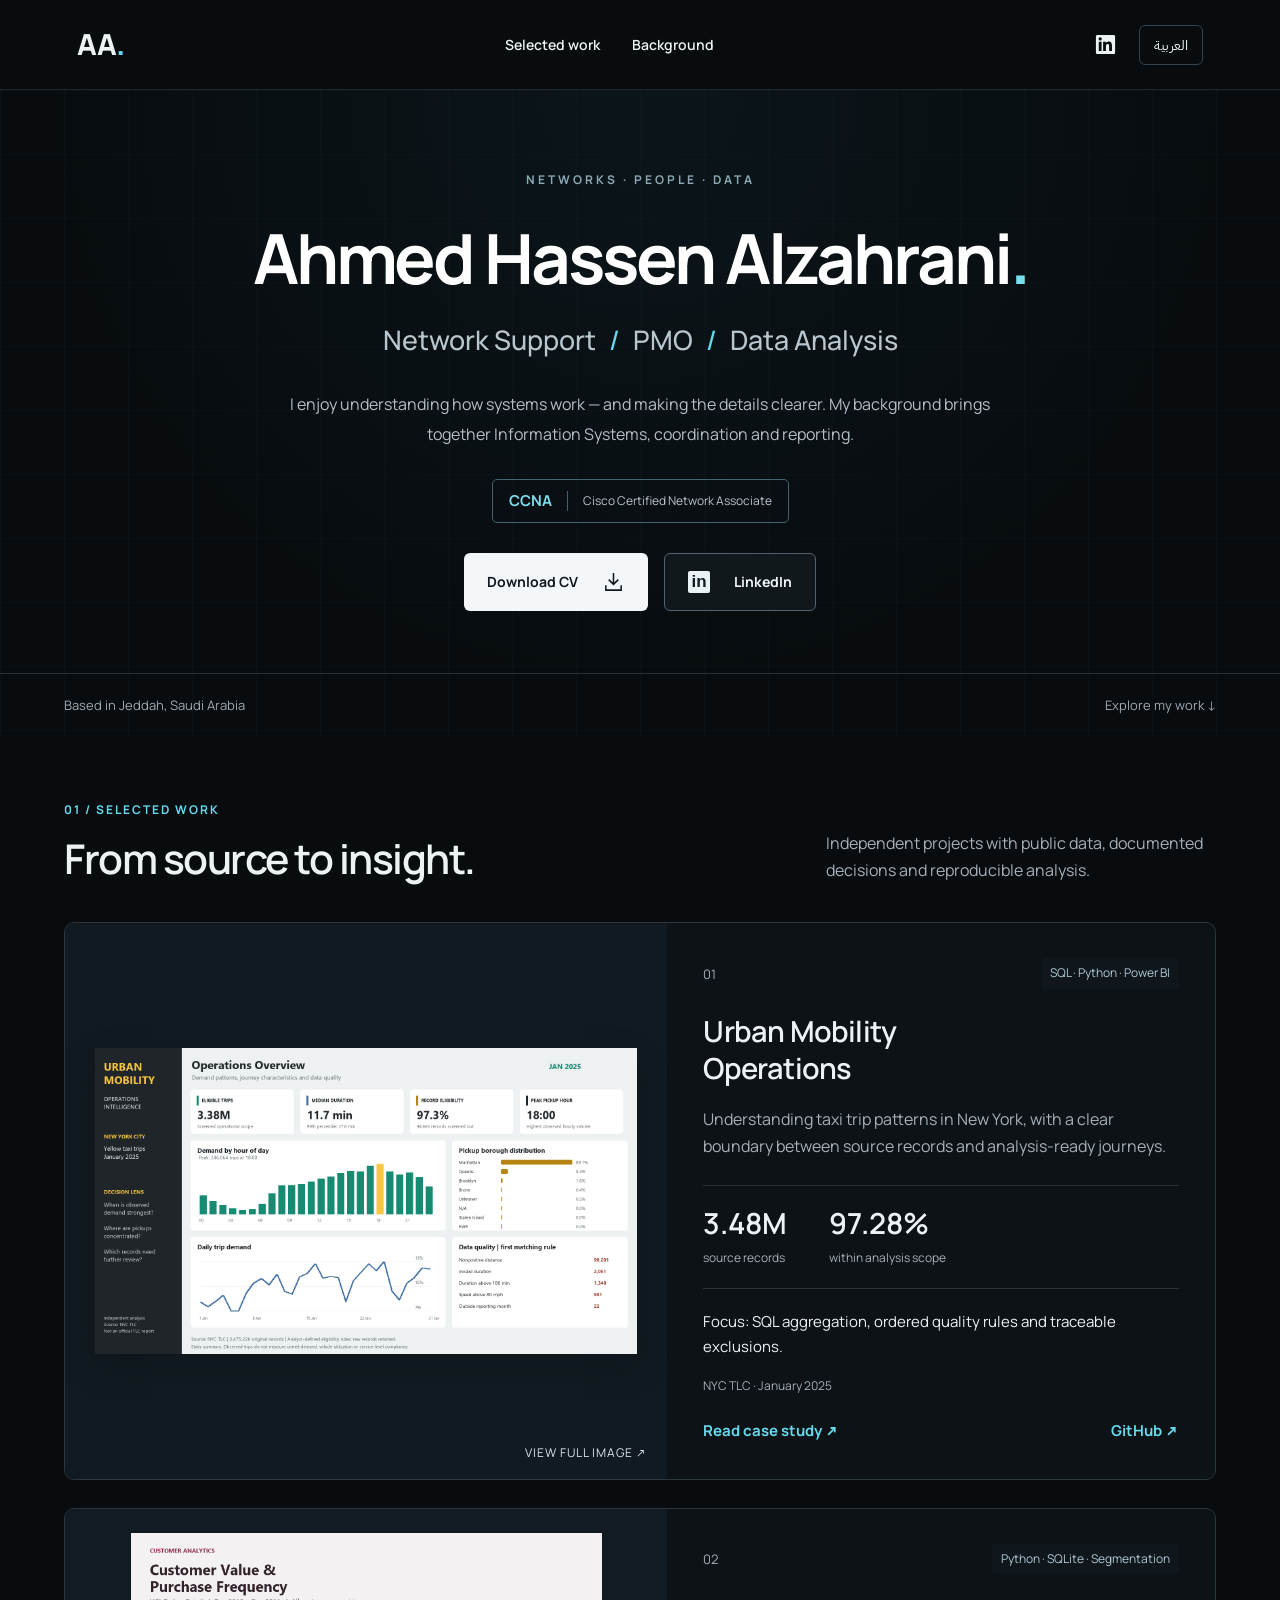
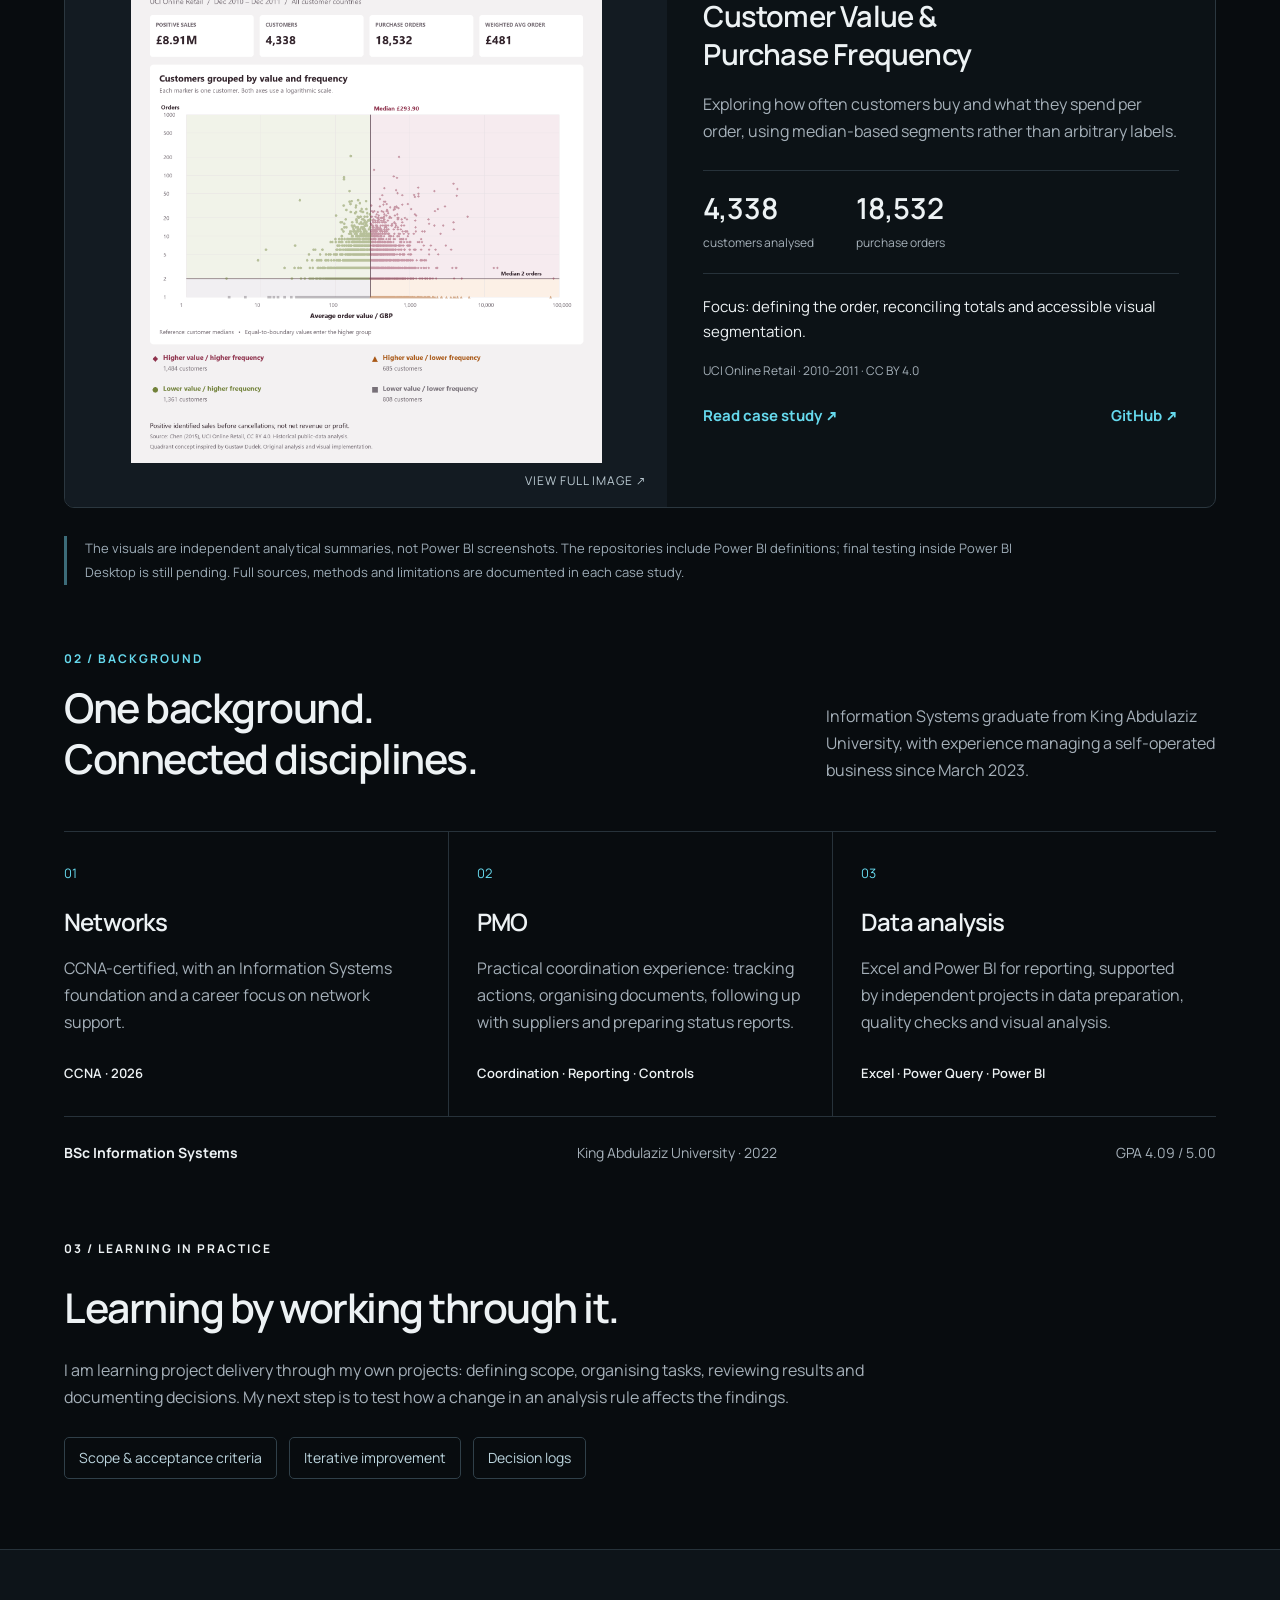
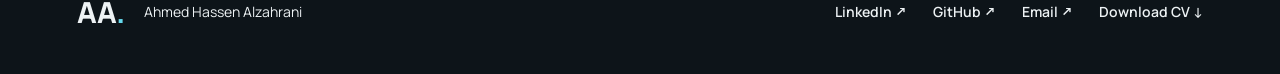
==== index.html @ 91685d41 "Publish Network Studio bilingual website" ====
<!doctype html>
<html lang="en" dir="ltr">
<head>
<meta charset="UTF-8"><meta name="viewport" content="width=device-width, initial-scale=1">
<title>Ahmed Alzahrani | Networks, PMO & Data</title>
<meta name="description" content="Ahmed Alzahrani — Network Support, PMO and Data Analysis. Explore selected projects, methods and professional background.">
<meta name="theme-color" content="#080c0f">
<link rel="canonical" href="https://azsaadi99-cyan.github.io/">
<link rel="icon" href="data:image/svg+xml,%3Csvg xmlns='http://www.w3.org/2000/svg' viewBox='0 0 40 40'%3E%3Crect width='40' height='40' rx='10' fill='%23101d32'/%3E%3Ctext x='20' y='28' text-anchor='middle' font-family='Arial' font-size='24' font-weight='bold' fill='%239dc0ff'%3EA%3C/text%3E%3C/svg%3E">
<link rel="stylesheet" href="style.css"><link rel="stylesheet" href="network.css"><script src="app.js" defer></script>
</head>
<body>
<a class="skip" href="#main" data-en="Skip to content" data-ar="انتقل للمحتوى">Skip to content</a>
<header class="header"><a class="brand" href="#" aria-label="Ahmed Alzahrani home">AA<span>.</span></a><nav aria-label="Main navigation"><a href="#work" data-en="Selected work" data-ar="أعمال مختارة">Selected work</a><a href="#about" data-en="Background" data-ar="نبذة مهنية">Background</a></nav><div class="header-actions"><a class="social" href="https://www.linkedin.com/in/ahmed-alzahrani-5218a2245/" target="_blank" rel="noopener noreferrer" aria-label="LinkedIn"><svg viewBox="0 0 24 24" aria-hidden="true"><path d="M20.45 2H3.55C2.69 2 2 2.68 2 3.52v16.96c0 .84.69 1.52 1.55 1.52h16.9c.86 0 1.55-.68 1.55-1.52V3.52c0-.84-.69-1.52-1.55-1.52zM7.93 18.75H4.98V9.2h2.95v9.55zM6.45 7.9a1.71 1.71 0 1 1 0-3.42 1.71 1.71 0 0 1 0 3.42zm12.3 10.85H15.8V14.1c0-1.11-.02-2.53-1.54-2.53-1.55 0-1.79 1.21-1.79 2.45v4.73H9.52V9.2h2.83v1.3h.04c.39-.75 1.36-1.54 2.79-1.54 2.98 0 3.57 1.96 3.57 4.51v5.28z"/></svg></a><button id="language" class="language" type="button" lang="ar" aria-label="Switch to Arabic">العربية</button></div></header>
<main id="main">
<section class="hero">
<div class="hero-inner">
<p class="eyebrow" data-en="NETWORKS · PEOPLE · DATA" data-ar="الشبكات · الناس · البيانات">NETWORKS · PEOPLE · DATA</p>
<h1 data-en="Ahmed Hassen Alzahrani<span>.</span>" data-ar="أحمد حسن الزهراني<span>.</span>">Ahmed Hassen Alzahrani<span>.</span></h1>
<p class="headline" data-en="Network Support <span>/</span> PMO <span>/</span> Data Analysis" data-ar="دعم الشبكات <span>/</span> PMO <span>/</span> تحليل البيانات">Network Support <span>/</span> PMO <span>/</span> Data Analysis</p>
<p class="intro" data-en="I enjoy understanding how systems work — and making the details clearer. My background brings together Information Systems, coordination and reporting." data-ar="أحب أفهم كيف تعمل الأنظمة، وأرتّب التفاصيل عشان تكون أوضح. خلفيتي تجمع بين نظم المعلومات والتنسيق وإعداد التقارير.">I enjoy understanding how systems work — and making the details clearer. My background brings together Information Systems, coordination and reporting.</p>
<p class="certification">CCNA <span data-en="Cisco Certified Network Associate" data-ar="شهادة سيسكو المعتمدة في الشبكات">Cisco Certified Network Associate</span></p>
<div class="hero-actions"><a class="button primary" href="assets/Ahmed_Alzahrani_CV_1.3.pdf" download><span data-en="Download CV" data-ar="تحميل السيرة الذاتية">Download CV</span><svg viewBox="0 0 24 24" aria-hidden="true"><path d="M12 3v12m-5-5 5 5 5-5M4 16v5h16v-5"/></svg></a><a class="button secondary" href="https://www.linkedin.com/in/ahmed-alzahrani-5218a2245/" target="_blank" rel="noopener"><b class="linkedin-icon" aria-hidden="true">in</b>LinkedIn</a></div>
</div><div class="hero-foot"><span data-en="Based in Jeddah, Saudi Arabia" data-ar="جدة، المملكة العربية السعودية">Based in Jeddah, Saudi Arabia</span><a href="#work" data-en="Explore my work ↓" data-ar="استعرض أعمالي ↓">Explore my work ↓</a></div></section>
<section class="work section" id="work"><div class="section-heading"><div><p class="eyebrow" data-en="01 / SELECTED WORK" data-ar="01 / أعمال مختارة">01 / SELECTED WORK</p><h2 data-en="From source to insight." data-ar="من المصدر إلى النتيجة.">From source to insight.</h2></div><p data-en="Independent projects with public data, documented decisions and reproducible analysis." data-ar="مشاريع مستقلة ببيانات عامة، وقرارات موثّقة، وتحليلات قابلة لإعادة التنفيذ.">Independent projects with public data, documented decisions and reproducible analysis.</p></div>
<article class="project mobility"><a class="project-image" href="assets/mobility.png" target="_blank" rel="noopener" aria-label="Open Urban Mobility analytical overview"><img src="assets/mobility.png" width="1600" height="900" alt="Urban Mobility Operations analytical overview: journey durations, demand and data quality" fetchpriority="high"><span class="image-label" data-en="VIEW FULL IMAGE ↗" data-ar="عرض الصورة كاملة ↗">VIEW FULL IMAGE ↗</span></a><div class="project-content"><div class="project-top"><span class="project-index">01</span><span class="tag">SQL · Python · Power BI</span></div><h3>Urban Mobility<br>Operations</h3><p class="project-description" data-en="Understanding taxi trip patterns in New York, with a clear boundary between source records and analysis-ready journeys." data-ar="تحليل أنماط رحلات التاكسي في نيويورك، مع فصل واضح بين السجلات الأصلية والرحلات المناسبة للتحليل.">Understanding taxi trip patterns in New York, with a clear boundary between source records and analysis-ready journeys.</p><div class="metrics"><div><strong>3.48M</strong><span data-en="source records" data-ar="سجل في المصدر">source records</span></div><div><strong>97.28%</strong><span data-en="within analysis scope" data-ar="ضمن نطاق التحليل">within analysis scope</span></div></div><p class="project-method" data-en="Focus: SQL aggregation, ordered quality rules and traceable exclusions." data-ar="محور العمل: التجميع باستخدام SQL، وقواعد جودة مرتّبة، وتوثيق أسباب الاستبعاد.">Focus: SQL aggregation, ordered quality rules and traceable exclusions.</p><p class="source" data-en="NYC TLC · January 2025" data-ar="NYC TLC · يناير 2025">NYC TLC · January 2025</p><div class="project-links"><a href="https://github.com/azsaadi99-Cyan/urban-mobility-operations/blob/main/docs/project-report.md" target="_blank" rel="noopener" data-en="Read case study ↗" data-ar="قراءة التقرير ↗">Read case study ↗</a><a href="https://github.com/azsaadi99-Cyan/urban-mobility-operations" target="_blank" rel="noopener">GitHub ↗</a></div></div></article>
<article class="project customer"><a class="project-image" href="assets/customers.png" target="_blank" rel="noopener" aria-label="Open customer value and purchase frequency analysis"><img src="assets/customers.png" width="1600" height="1800" alt="Customer value and purchase frequency quadrant analysis using four colours and shapes" loading="lazy"><span class="image-label" data-en="VIEW FULL IMAGE ↗" data-ar="عرض الصورة كاملة ↗">VIEW FULL IMAGE ↗</span></a><div class="project-content"><div class="project-top"><span class="project-index">02</span><span class="tag">Python · SQLite · Segmentation</span></div><h3>Customer Value &amp;<br>Purchase Frequency</h3><p class="project-description" data-en="Exploring how often customers buy and what they spend per order, using median-based segments rather than arbitrary labels." data-ar="دراسة تكرار شراء العملاء ومتوسط قيمة طلباتهم، باستخدام تقسيم مبني على الوسيط وحدود واضحة للمجموعات.">Exploring how often customers buy and what they spend per order, using median-based segments rather than arbitrary labels.</p><div class="metrics"><div><strong>4,338</strong><span data-en="customers analysed" data-ar="عميلًا في التحليل">customers analysed</span></div><div><strong>18,532</strong><span data-en="purchase orders" data-ar="طلب شراء">purchase orders</span></div></div><p class="project-method" data-en="Focus: defining the order, reconciling totals and accessible visual segmentation." data-ar="محور العمل: تعريف الطلب، ومطابقة الإجماليات، وتمييز مجموعات العملاء بالألوان والأشكال.">Focus: defining the order, reconciling totals and accessible visual segmentation.</p><p class="source" data-en="UCI Online Retail · 2010–2011 · CC BY 4.0" data-ar="UCI Online Retail · 2010–2011 · CC BY 4.0">UCI Online Retail · 2010–2011 · CC BY 4.0</p><div class="project-links"><a href="https://github.com/azsaadi99-Cyan/customer-value-segmentation/blob/main/docs/project-report.md" target="_blank" rel="noopener" data-en="Read case study ↗" data-ar="قراءة التقرير ↗">Read case study ↗</a><a href="https://github.com/azsaadi99-Cyan/customer-value-segmentation" target="_blank" rel="noopener">GitHub ↗</a></div></div></article>
<p class="work-note" data-en="The visuals are independent analytical summaries, not Power BI screenshots. The repositories include Power BI definitions; final testing inside Power BI Desktop is still pending. Full sources, methods and limitations are documented in each case study." data-ar="الصور ملخصات تحليلية مستقلة وليست لقطات من Power BI. تتضمن المستودعات ملفات تعريف التقارير، وما زال اختبارها النهائي داخل Power BI Desktop معلقًا. المصادر والمنهجية وحدود التحليل موثّقة في كل تقرير.">The visuals are independent analytical summaries, not Power BI screenshots. The repositories include Power BI definitions; final testing inside Power BI Desktop is still pending. Full sources, methods and limitations are documented in each case study.</p></section>
<section class="about section" id="about"><div class="section-heading"><div><p class="eyebrow" data-en="02 / BACKGROUND" data-ar="02 / نبذة مهنية">02 / BACKGROUND</p><h2 data-en="One background.<br>Connected disciplines." data-ar="خلفية واحدة.<br>مجالات متكاملة.">One background.<br>Connected disciplines.</h2></div><p data-en="Information Systems graduate from King Abdulaziz University, with experience managing a self-operated business since March 2023." data-ar="خريج نظم معلومات من جامعة الملك عبدالعزيز، ولدي خبرة في إدارة نشاط مستقل منذ مارس 2023.">Information Systems graduate from King Abdulaziz University, with experience managing a self-operated business since March 2023.</p></div><div class="disciplines"><article><span class="discipline-number">01</span><h3 data-en="Networks" data-ar="الشبكات">Networks</h3><p data-en="CCNA-certified, with an Information Systems foundation and a career focus on network support." data-ar="حاصل على شهادة CCNA، مع أساس أكاديمي في نظم المعلومات وتوجّه مهني في دعم الشبكات.">CCNA-certified, with an Information Systems foundation and a career focus on network support.</p><span class="credential">CCNA · 2026</span></article><article><span class="discipline-number">02</span><h3>PMO</h3><p data-en="Practical coordination experience: tracking actions, organising documents, following up with suppliers and preparing status reports." data-ar="خبرة عملية في التنسيق: متابعة الإجراءات، وتنظيم المستندات، والتواصل مع المورّدين، وإعداد تقارير الحالة.">Practical coordination experience: tracking actions, organising documents, following up with suppliers and preparing status reports.</p><span class="credential" data-en="Coordination · Reporting · Controls" data-ar="تنسيق · تقارير · ضبط الوثائق">Coordination · Reporting · Controls</span></article><article><span class="discipline-number">03</span><h3 data-en="Data analysis" data-ar="تحليل البيانات">Data analysis</h3><p data-en="Excel and Power BI for reporting, supported by independent projects in data preparation, quality checks and visual analysis." data-ar="استخدام Excel وPower BI في التقارير، مع مشاريع مستقلة في تجهيز البيانات وفحص جودتها وتحليلها بصريًا.">Excel and Power BI for reporting, supported by independent projects in data preparation, quality checks and visual analysis.</p><span class="credential">Excel · Power Query · Power BI</span></article></div><div class="education"><span data-en="BSc Information Systems" data-ar="بكالوريوس نظم معلومات">BSc Information Systems</span><span data-en="King Abdulaziz University · 2022" data-ar="جامعة الملك عبدالعزيز · 2022">King Abdulaziz University · 2022</span><span>GPA 4.09 / 5.00</span></div></section>
<section class="learning section" id="learning"><p class="eyebrow" data-en="03 / LEARNING IN PRACTICE" data-ar="03 / تعلّم وتطبيق">03 / LEARNING IN PRACTICE</p><h2 data-en="Learning by working through it." data-ar="أتعلّم من خلال التطبيق.">Learning by working through it.</h2><p data-en="I am learning project delivery through my own projects: defining scope, organising tasks, reviewing results and documenting decisions. My next step is to test how a change in an analysis rule affects the findings." data-ar="أتعلّم إدارة العمل من خلال مشاريعي: تحديد النطاق، وتنظيم المهام، ومراجعة النتائج، وتوثيق القرارات. خطوتي القادمة هي اختبار أثر تغيير إحدى قواعد التحليل على النتائج.">I am learning project delivery through my own projects: defining scope, organising tasks, reviewing results and documenting decisions. My next step is to test how a change in an analysis rule affects the findings.</p><div class="learning-tags"><span data-en="Scope & acceptance criteria" data-ar="النطاق ومعايير القبول">Scope & acceptance criteria</span><span data-en="Iterative improvement" data-ar="التحسين على دفعات">Iterative improvement</span><span data-en="Decision logs" data-ar="توثيق القرارات">Decision logs</span></div></section></main><footer class="footer"><div><span class="brand">AA<span>.</span></span><p data-en="Ahmed Hassen Alzahrani" data-ar="أحمد حسن الزهراني">Ahmed Hassen Alzahrani</p></div><div class="footer-links"><a href="https://www.linkedin.com/in/ahmed-alzahrani-5218a2245/" target="_blank" rel="noopener">LinkedIn ↗</a><a href="https://github.com/azsaadi99-Cyan" target="_blank" rel="noopener">GitHub ↗</a><a href="mailto:azsaadi99@gmail.com" data-en="Email ↗" data-ar="البريد الإلكتروني ↗">Email ↗</a><a href="assets/Ahmed_Alzahrani_CV_1.3.pdf" download data-en="Download CV ↓" data-ar="تحميل السيرة ↓">Download CV ↓</a></div></footer>
</body></html>
---- style.css ----
@import url('https://fonts.googleapis.com/css2?family=IBM+Plex+Sans+Arabic:wght@400;500;600;700&family=Manrope:wght@400;500;600;700;800&display=swap');
:root{--navy:#101d32;--ink:#18263a;--muted:#556276;--line:#dce2ea;--blue:#2355d6;--light:#f3f6fa;--accent:#a9c8ff}*{box-sizing:border-box}html{scroll-behavior:smooth;scroll-padding-top:90px}body{margin:0;color:var(--ink);background:#fff;font-family:Manrope,'IBM Plex Sans Arabic',Arial,sans-serif;font-size:16px;line-height:1.7}a{color:inherit;text-decoration:none}button{font:inherit}a,button{-webkit-tap-highlight-color:transparent}a:focus-visible,button:focus-visible{outline:3px solid #4478ff;outline-offset:6px}svg{width:23px;height:23px}.header{max-width:1440px;margin:auto;min-height:90px;padding:20px 6%;display:flex;align-items:center;justify-content:space-between;gap:24px}.brand{font-size:29px;font-weight:800;letter-spacing:-2px;line-height:1}.brand span{color:var(--blue)}nav,.header-actions{display:flex;align-items:center;gap:32px}nav a{font-size:14px;font-weight:600}nav a:hover,.footer a:hover{color:var(--blue)}.header-actions{gap:22px}.social{display:flex}.social svg{fill:currentColor}.language{background:transparent;border:1px solid var(--line);border-radius:6px;min-height:40px;padding:5px 14px;cursor:pointer;font-size:14px}.skip{position:fixed;top:-100px;background:#fff;padding:8px;z-index:10}.skip:focus{top:0}.hero{background:var(--navy);color:#fff;margin:0 24px;border-radius:12px;overflow:hidden}.hero-inner{max-width:1280px;margin:auto;padding:52px 5% 42px}.eyebrow{font-size:12px;letter-spacing:2px;font-weight:700;margin:0 0 22px}.hero .eyebrow{color:var(--accent)}h1{font-size:clamp(48px,6.5vw,92px);line-height:1.08;letter-spacing:-4px;margin:0 0 40px;font-weight:700}h1 span{color:var(--accent)}.hero-bottom{display:flex;justify-content:space-between;align-items:flex-end;gap:45px}.headline{font-size:clamp(17px,2vw,24px);font-weight:500;margin:0 0 16px}.headline span{color:#6883a8;margin:0 8px}.intro{max-width:650px;color:#b9c6d8;margin:0;font-size:16px;line-height:1.85}.button{display:inline-flex;justify-content:center;align-items:center;gap:24px;white-space:nowrap;border-radius:6px;padding:16px 23px;font-size:14px;font-weight:700}.primary{background:var(--accent);color:var(--navy)}.primary:hover{background:#c4d9ff}.button svg{fill:none;stroke:currentColor;stroke-width:1.6}.hero-foot{border-top:1px solid #324056;padding:18px 6%;display:flex;justify-content:space-between;font-size:13px;color:#c3cede}.section{max-width:1280px;padding:78px 5% 0;margin:auto}.section-heading{display:flex;justify-content:space-between;align-items:flex-end;gap:60px;margin-bottom:38px}.section-heading .eyebrow{color:var(--blue);margin-bottom:13px}h2{font-size:clamp(29px,3.2vw,44px);line-height:1.25;font-weight:600;letter-spacing:-1.5px;margin:0}.section-heading>p{max-width:390px;color:var(--muted);margin:0;font-size:15px}.project{display:grid;grid-template-columns:1.1fr 1fr;border:1px solid var(--line);border-radius:10px;overflow:hidden;margin-bottom:28px}.project-image{position:relative;display:flex;align-items:center;justify-content:center;padding:30px;background:#1b2630;min-width:0}.project-image img{width:100%;height:auto;display:block;box-shadow:0 12px 35px #0002;transition:transform .25s}.project-image:hover img{transform:scale(1.015)}.image-label{position:absolute;bottom:15px;inset-inline-end:20px;font-size:11px;letter-spacing:1px;color:#dbe4ee}.customer .project-image{background:#e9eef7;padding:24px 58px 44px}.customer .image-label{color:#40506b}.customer .project-image img{max-height:530px;object-fit:contain;box-shadow:none}.project-content{padding:35px 36px}.project-top{display:flex;align-items:center;gap:18px;justify-content:space-between;margin-bottom:24px}.project-index{font-size:13px;color:var(--muted)}.tag{font-size:12px;background:var(--light);padding:5px 9px;border-radius:4px}h3{font-size:29px;font-weight:600;line-height:1.3;letter-spacing:-.8px;margin:0 0 18px}.project-description{font-size:15px;color:var(--muted);margin:0 0 24px}.metrics{display:flex;gap:42px;padding:19px 0;border-top:1px solid var(--line);border-bottom:1px solid var(--line);margin-bottom:20px}.metrics strong{display:block;font-size:29px;font-weight:600;line-height:1.3;direction:ltr}.metrics span{display:block;font-size:12px;color:var(--muted);margin-top:6px}.project-method{font-size:14px;margin-bottom:16px}.source{font-size:12px;color:var(--muted)}.project-links{display:flex;justify-content:space-between;gap:14px;margin-top:22px;font-size:14px;font-weight:700;color:var(--blue)}.project-links a:hover{text-decoration:underline}.work-note{font-size:13px;line-height:1.9;color:var(--muted);max-width:950px;margin:20px 0 0;border-inline-start:3px solid #acbddd;padding-inline-start:18px}.about{padding-bottom:75px}.disciplines{display:grid;grid-template-columns:repeat(3,1fr);margin-top:46px;border-top:1px solid var(--line);border-bottom:1px solid var(--line)}.disciplines article{padding:30px 28px 30px 0}.disciplines article+article{border-inline-start:1px solid var(--line);padding-inline-start:28px}.discipline-number{font-size:13px;color:var(--blue);display:block;margin-bottom:22px}.disciplines h3{font-size:24px}.disciplines p{font-size:15px;color:var(--muted);margin-bottom:22px}.credential{font-size:12px;font-weight:600}.education{display:flex;gap:24px;justify-content:space-between;padding-top:24px;font-size:13px;color:var(--muted)}.education span:first-child{font-weight:700;color:var(--ink)}.footer{background:var(--light);padding:36px max(6%,calc((100vw - 1150px)/2));display:flex;align-items:center;justify-content:space-between;gap:30px}.footer>div:first-child{display:flex;align-items:center;gap:20px}.footer p{font-size:13px}.footer-links{display:flex;gap:26px;font-size:13px;font-weight:600}html[dir=rtl] body{font-family:'IBM Plex Sans Arabic',Arial,sans-serif}html[dir=rtl] h1{letter-spacing:0;line-height:1.35}html[dir=rtl] h2,html[dir=rtl] h3{letter-spacing:0}html[dir=rtl] .eyebrow{letter-spacing:0}html[dir=rtl] .disciplines article{padding-inline-end:28px}html[dir=rtl] .brand{font-family:Manrope,Arial,sans-serif;direction:ltr}html[dir=rtl] .tag{direction:ltr}html[dir=rtl] .hero-inner{padding-top:35px}html[dir=rtl] .project-content h3{font-family:Manrope,Arial,sans-serif;direction:ltr;text-align:right;font-size:27px}
@media(min-width:1600px){.hero{max-width:1392px;margin:auto}}@media(max-width:900px){.hero-bottom{align-items:flex-start;flex-direction:column;gap:25px}.hero-inner{padding:40px 6%}.section-heading{gap:30px}.project{grid-template-columns:1fr}.project-image{padding:35px;min-height:270px}.project-image img{max-width:650px}.customer .project-image img{max-height:480px;width:auto;max-width:100%}.disciplines{grid-template-columns:1fr}.disciplines article,.disciplines article+article{padding:25px 0;border-inline-start:0}.disciplines article+article{border-top:1px solid var(--line)}.disciplines p{max-width:650px}.footer{flex-direction:column;align-items:flex-start}.education{flex-wrap:wrap}.section{padding-top:55px}}
@media(max-width:560px){.header{padding:18px 6%;gap:12px;min-height:76px}nav{gap:15px}nav a{font-size:12px}.header-actions{gap:12px}.language{padding:4px 9px;font-size:13px}.brand{font-size:25px}.social svg{width:20px}.hero{margin:0 12px;border-radius:8px}h1{font-size:46px;letter-spacing:-2px;margin-bottom:28px}.headline{font-size:16px}.headline span{margin:0 3px}.hero-foot{gap:20px;font-size:12px}.hero-foot>span{max-width:135px}.section{padding-left:6%;padding-right:6%}.section-heading{flex-direction:column;align-items:flex-start;gap:18px}.project-content{padding:26px 22px}.project-content h3{font-size:27px}.project-image{padding:18px 14px 37px;min-height:190px}.customer .project-image{padding:24px 35px 38px}.metrics{gap:35px}.metrics strong{font-size:26px}.tag{font-size:11px}.footer-links{gap:20px;flex-wrap:wrap}.education{gap:8px;flex-direction:column}html[dir=rtl] h1{font-size:46px}}
@media(prefers-reduced-motion:reduce){html{scroll-behavior:auto}*{transition:none!important}}
---- network.css ----
:root{--navy:#080c0f;--ink:#edf2f4;--muted:#a5b0b9;--line:#27323a;--blue:#66d9ed;--light:#10171c;--accent:#79dfed}body{background:#080c0f;color:var(--ink)}.header{max-width:1440px;border-bottom:1px solid #1e282e}.brand{letter-spacing:-1px}.language{color:var(--ink);border-color:#35424c}nav a{font-size:14px}.hero{margin:0;max-width:none;border-radius:0;background:radial-gradient(ellipse at 50% 0,#12313a44,transparent 65%),linear-gradient(#6bc8da06 1px,transparent 1px),linear-gradient(90deg,#6bc8da06 1px,transparent 1px);background-size:auto,64px 64px,64px 64px}.hero-inner,html[dir=rtl] .hero-inner{padding:80px 6% 62px;text-align:center;max-width:1400px}.hero .eyebrow{color:#8ba8b5;letter-spacing:3px;margin-bottom:28px}h1{font-size:clamp(40px,5.4vw,76px);letter-spacing:-3px;margin-bottom:18px;line-height:1.16}.headline{color:#b8c6ce;font-size:clamp(18px,2.1vw,28px);margin-bottom:28px}.headline span{color:var(--blue)}.intro{margin:0 auto;max-width:740px;color:#b3bfc6}.certification{display:inline-flex;align-items:center;gap:15px;border:1px solid #42636c;border-radius:5px;padding:8px 16px;margin:30px 0;color:var(--accent);font-weight:700;font-size:15px}.certification span{border-inline-start:1px solid #42636c;padding-inline-start:15px;font-size:12px;font-weight:400;color:#b8c6ce}.hero-actions{display:flex;justify-content:center;gap:16px;flex-wrap:wrap}.primary{background:#f3f7f9;color:#101820}.primary:hover{background:#c8f4fa}.secondary{border:1px solid #53636e;background:#10181c;color:#f3f7f9}.linkedin-icon{background:#e9f3f6;color:#111c22;font:bold 17px Arial;padding:1px 3px;border-radius:2px}.hero-foot{max-width:1280px;margin:0 auto;border-color:#253039;color:#9daab3;padding:20px 5%}.section-heading>p,.project-description,.disciplines p{font-size:16px}.section{padding-top:64px}.project{background:#0c1216;border-color:#2b373f}.project-image{background:#101a20}.customer .project-image{background:#131b22}.customer .image-label{color:#bbcad2}.tag{font-size:12px;color:#afc9d4}.project-links{font-size:15px}.project-method{font-size:15px}.work-note{border-color:#3c6c79;color:#9dacb7}.education{font-size:14px}.credential{font-size:13px}.footer{background:#0d1419;border-top:1px solid #26323a}.footer p,.footer-links{font-size:14px}.learning{padding-top:0;padding-bottom:70px}.learning h2{margin-bottom:24px}.learning>p:not(.eyebrow){max-width:850px;color:var(--muted)}.learning-tags{display:flex;flex-wrap:wrap;gap:12px;margin-top:26px}.learning-tags span{border:1px solid #304049;border-radius:5px;padding:8px 14px;font-size:14px;color:#bcd5de}.skip{background:#12262e}.image-label{font-size:12px}html[dir=rtl] .hero .eyebrow{letter-spacing:0}html[dir=rtl] h1{font-size:clamp(40px,5.4vw,76px);line-height:1.4}
@media(max-width:700px){.hero-inner,html[dir=rtl] .hero-inner{padding:55px 6% 40px}.certification{flex-wrap:wrap;justify-content:center}.hero .eyebrow{font-size:12px;letter-spacing:2px}h1{letter-spacing:-1.6px}.project-content{padding:27px 22px}.header{gap:12px}.section{padding-top:46px}.learning{padding-bottom:50px}.hero-foot{font-size:12px;gap:15px}.about{padding-bottom:48px}}
@media(max-width:400px){.header{flex-wrap:wrap}.header nav{order:3;width:100%;justify-content:center;gap:30px}.header-actions{margin-inline-start:auto}.certification span{display:none}.hero-actions .button{padding:13px 18px}.headline{font-size:18px}.metrics{gap:25px}}
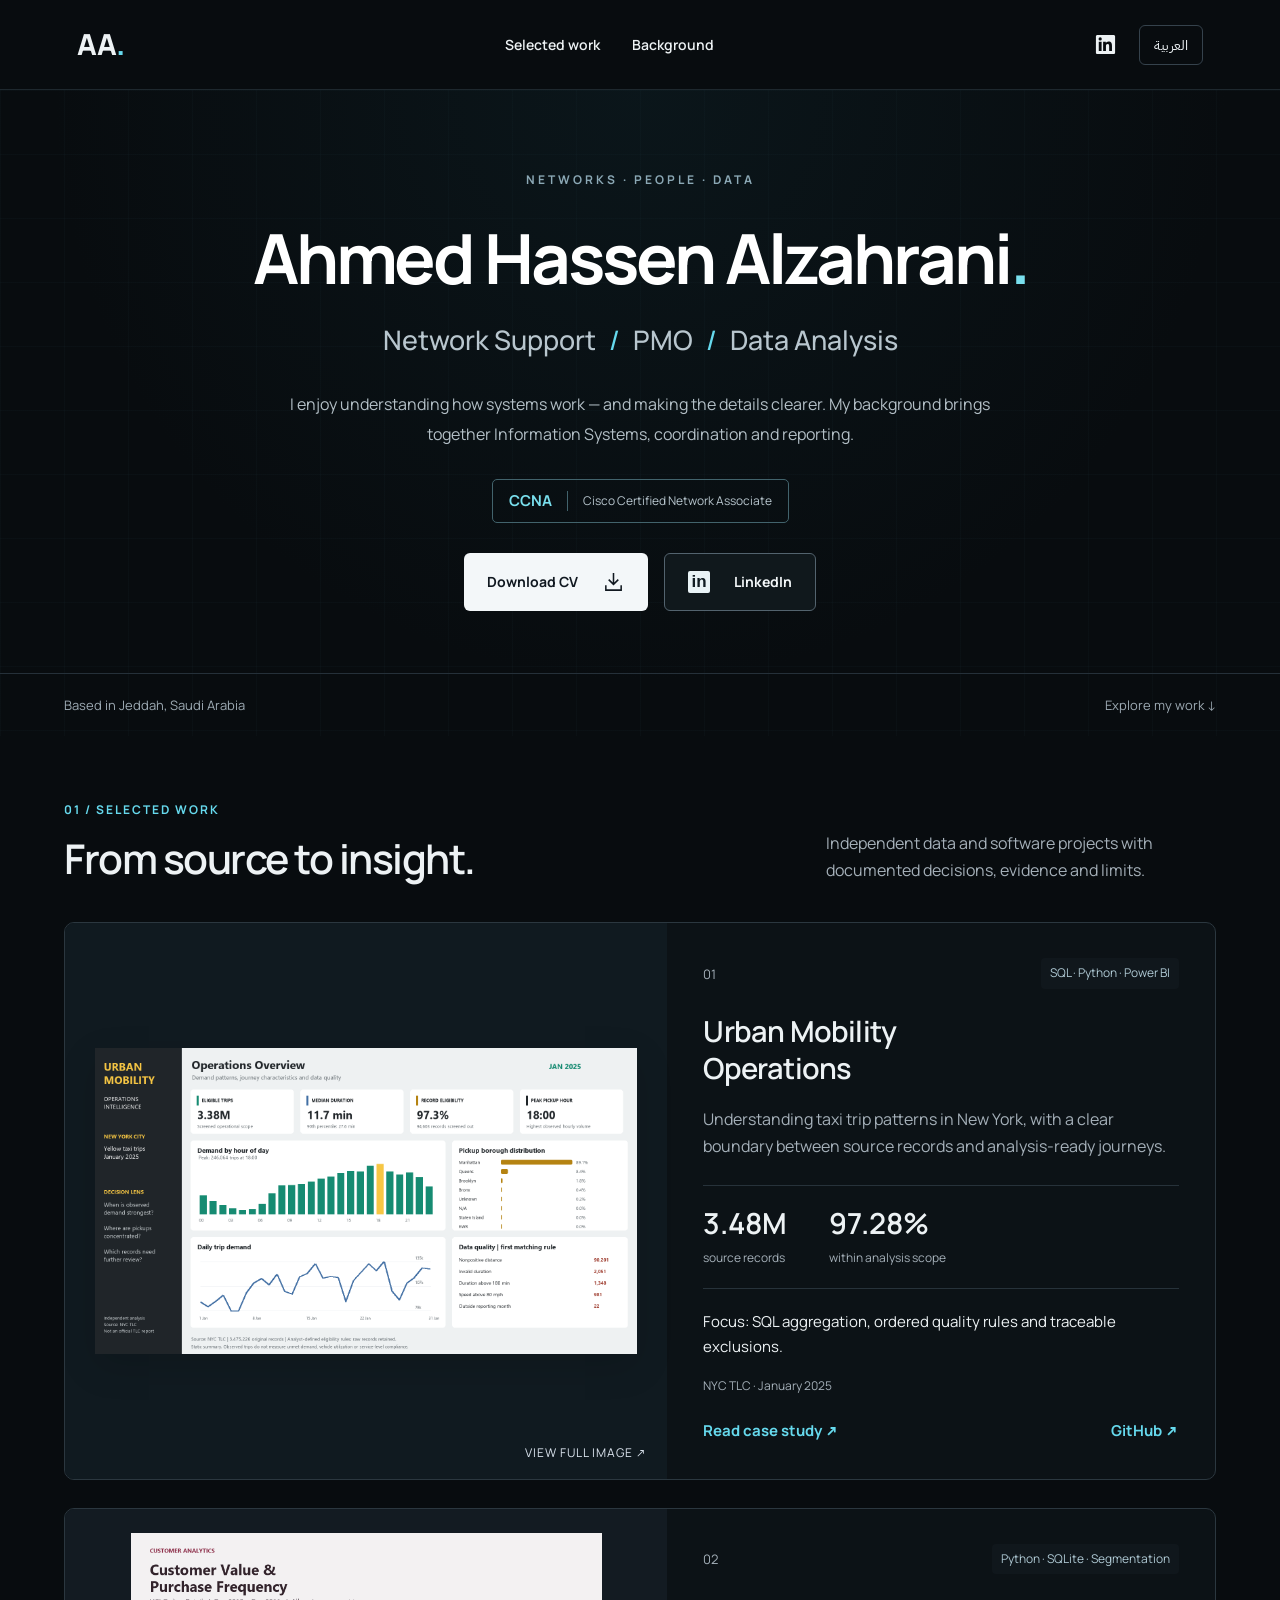
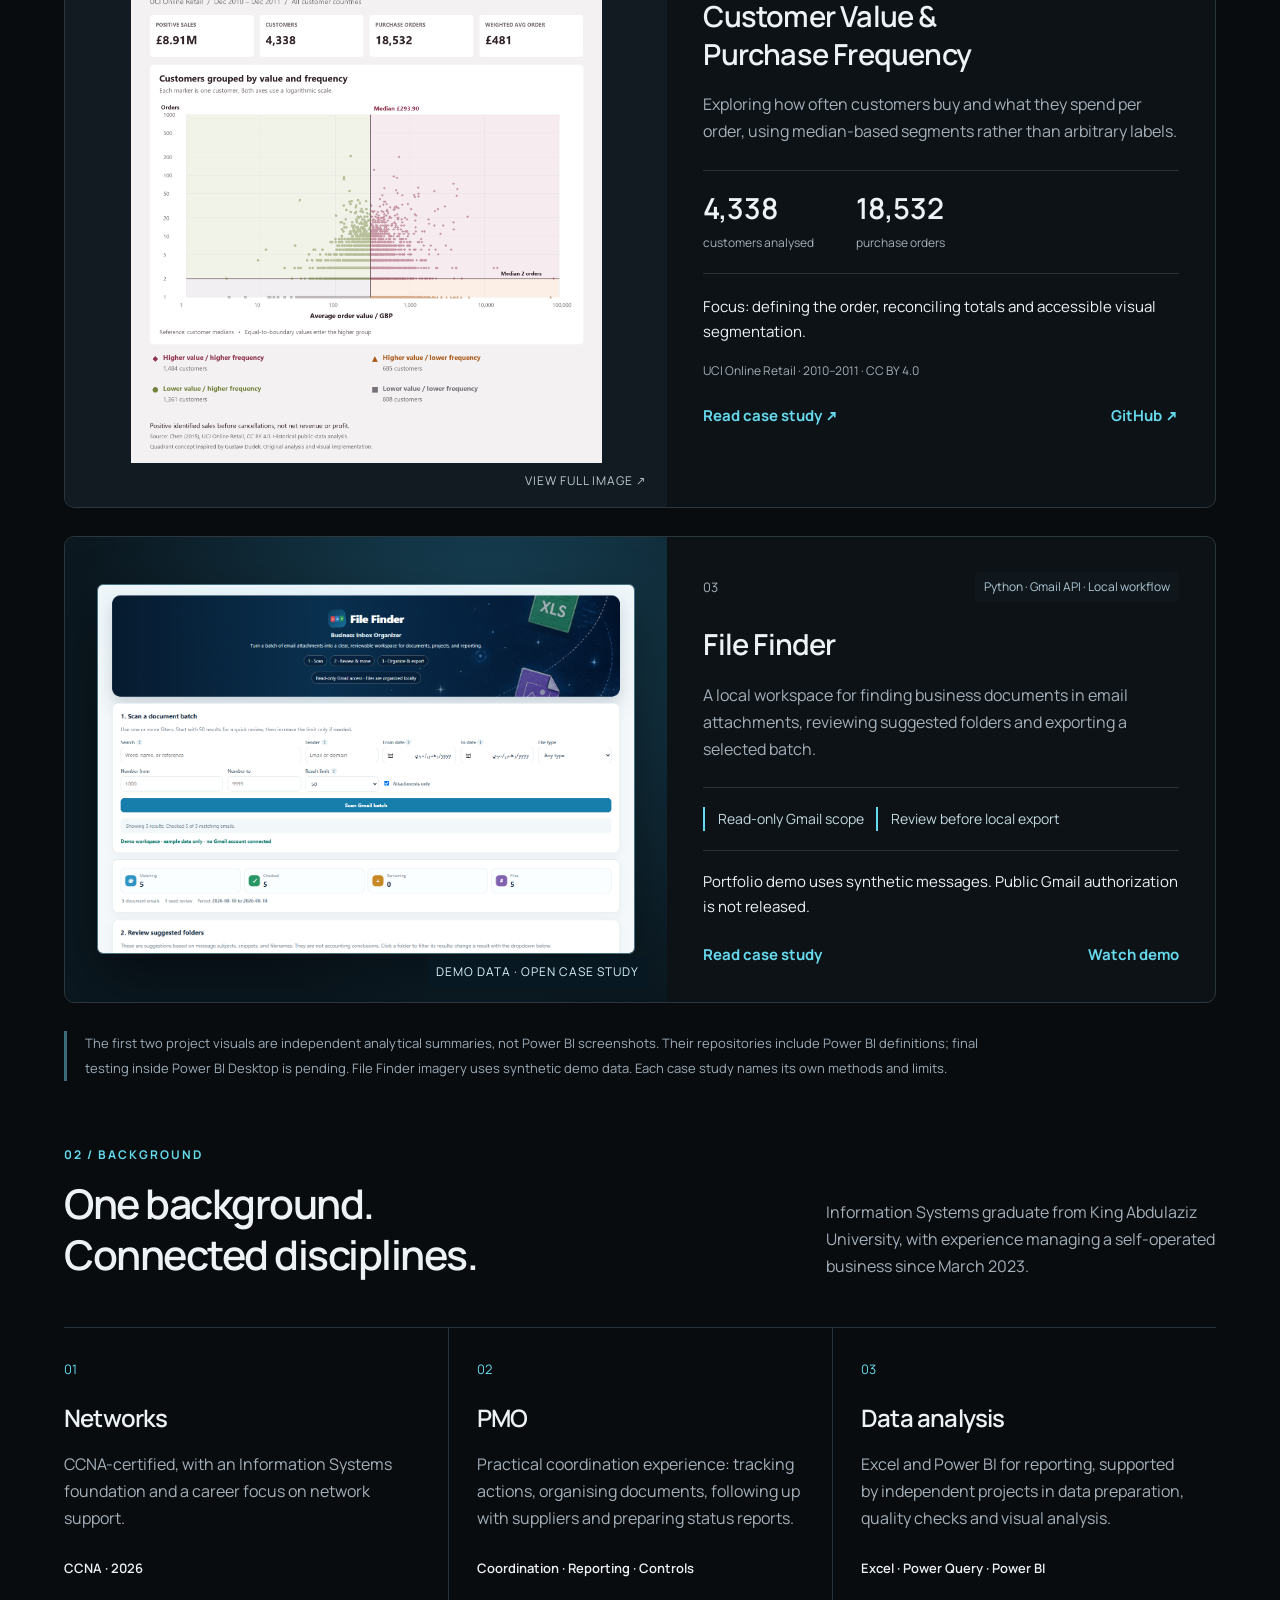
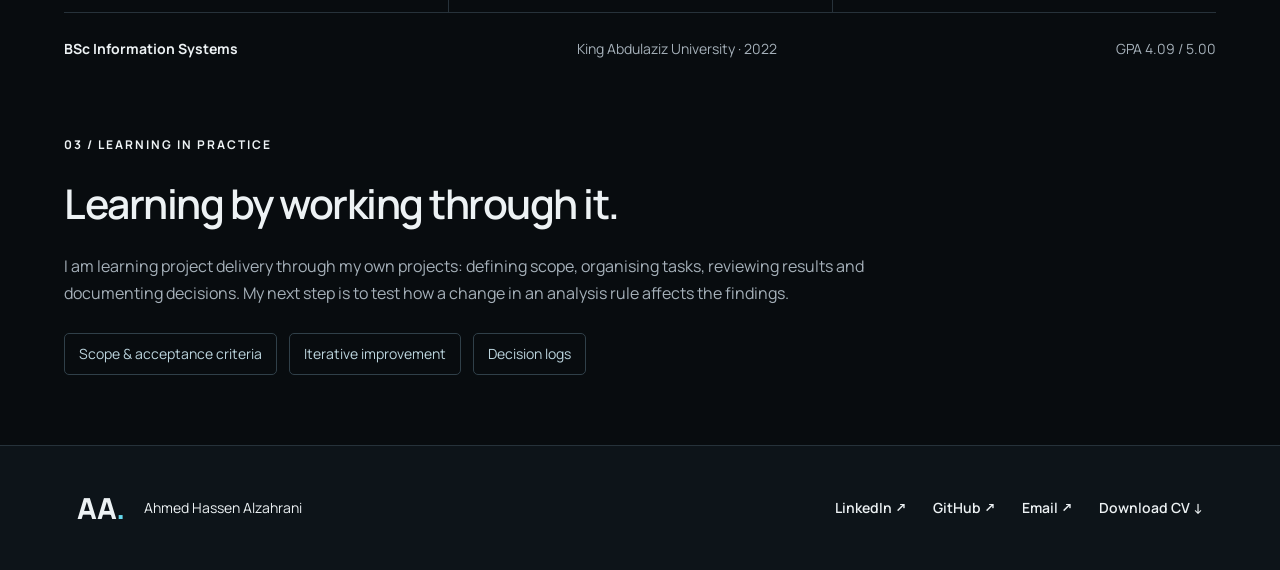
==== commit a72ab2c0: "Add bilingual File Finder case study and short deck" ====
--- a/index.html
+++ b/index.html
@@ -22,10 +22,11 @@
 <p class="certification">CCNA <span data-en="Cisco Certified Network Associate" data-ar="شهادة سيسكو المعتمدة في الشبكات">Cisco Certified Network Associate</span></p>
 <div class="hero-actions"><a class="button primary" href="assets/Ahmed_Alzahrani_CV_1.3.pdf" download><span data-en="Download CV" data-ar="تحميل السيرة الذاتية">Download CV</span><svg viewBox="0 0 24 24" aria-hidden="true"><path d="M12 3v12m-5-5 5 5 5-5M4 16v5h16v-5"/></svg></a><a class="button secondary" href="https://www.linkedin.com/in/ahmed-alzahrani-5218a2245/" target="_blank" rel="noopener"><b class="linkedin-icon" aria-hidden="true">in</b>LinkedIn</a></div>
 </div><div class="hero-foot"><span data-en="Based in Jeddah, Saudi Arabia" data-ar="جدة، المملكة العربية السعودية">Based in Jeddah, Saudi Arabia</span><a href="#work" data-en="Explore my work ↓" data-ar="استعرض أعمالي ↓">Explore my work ↓</a></div></section>
-<section class="work section" id="work"><div class="section-heading"><div><p class="eyebrow" data-en="01 / SELECTED WORK" data-ar="01 / أعمال مختارة">01 / SELECTED WORK</p><h2 data-en="From source to insight." data-ar="من المصدر إلى النتيجة.">From source to insight.</h2></div><p data-en="Independent projects with public data, documented decisions and reproducible analysis." data-ar="مشاريع مستقلة ببيانات عامة، وقرارات موثّقة، وتحليلات قابلة لإعادة التنفيذ.">Independent projects with public data, documented decisions and reproducible analysis.</p></div>
+<section class="work section" id="work"><div class="section-heading"><div><p class="eyebrow" data-en="01 / SELECTED WORK" data-ar="01 / أعمال مختارة">01 / SELECTED WORK</p><h2 data-en="From source to insight." data-ar="من المصدر إلى النتيجة.">From source to insight.</h2></div><p data-en="Independent data and software projects with documented decisions, evidence and limits." data-ar="مشاريع مستقلة في البيانات والبرمجيات، مع توثيق القرارات والأدلة وحدود كل مشروع.">Independent data and software projects with documented decisions, evidence and limits.</p></div>
 <article class="project mobility"><a class="project-image" href="assets/mobility.png" target="_blank" rel="noopener" aria-label="Open Urban Mobility analytical overview"><img src="assets/mobility.png" width="1600" height="900" alt="Urban Mobility Operations analytical overview: journey durations, demand and data quality" fetchpriority="high"><span class="image-label" data-en="VIEW FULL IMAGE ↗" data-ar="عرض الصورة كاملة ↗">VIEW FULL IMAGE ↗</span></a><div class="project-content"><div class="project-top"><span class="project-index">01</span><span class="tag">SQL · Python · Power BI</span></div><h3>Urban Mobility<br>Operations</h3><p class="project-description" data-en="Understanding taxi trip patterns in New York, with a clear boundary between source records and analysis-ready journeys." data-ar="تحليل أنماط رحلات التاكسي في نيويورك، مع فصل واضح بين السجلات الأصلية والرحلات المناسبة للتحليل.">Understanding taxi trip patterns in New York, with a clear boundary between source records and analysis-ready journeys.</p><div class="metrics"><div><strong>3.48M</strong><span data-en="source records" data-ar="سجل في المصدر">source records</span></div><div><strong>97.28%</strong><span data-en="within analysis scope" data-ar="ضمن نطاق التحليل">within analysis scope</span></div></div><p class="project-method" data-en="Focus: SQL aggregation, ordered quality rules and traceable exclusions." data-ar="محور العمل: التجميع باستخدام SQL، وقواعد جودة مرتّبة، وتوثيق أسباب الاستبعاد.">Focus: SQL aggregation, ordered quality rules and traceable exclusions.</p><p class="source" data-en="NYC TLC · January 2025" data-ar="NYC TLC · يناير 2025">NYC TLC · January 2025</p><div class="project-links"><a href="https://github.com/azsaadi99-Cyan/urban-mobility-operations/blob/main/docs/project-report.md" target="_blank" rel="noopener" data-en="Read case study ↗" data-ar="قراءة التقرير ↗">Read case study ↗</a><a href="https://github.com/azsaadi99-Cyan/urban-mobility-operations" target="_blank" rel="noopener">GitHub ↗</a></div></div></article>
 <article class="project customer"><a class="project-image" href="assets/customers.png" target="_blank" rel="noopener" aria-label="Open customer value and purchase frequency analysis"><img src="assets/customers.png" width="1600" height="1800" alt="Customer value and purchase frequency quadrant analysis using four colours and shapes" loading="lazy"><span class="image-label" data-en="VIEW FULL IMAGE ↗" data-ar="عرض الصورة كاملة ↗">VIEW FULL IMAGE ↗</span></a><div class="project-content"><div class="project-top"><span class="project-index">02</span><span class="tag">Python · SQLite · Segmentation</span></div><h3>Customer Value &amp;<br>Purchase Frequency</h3><p class="project-description" data-en="Exploring how often customers buy and what they spend per order, using median-based segments rather than arbitrary labels." data-ar="دراسة تكرار شراء العملاء ومتوسط قيمة طلباتهم، باستخدام تقسيم مبني على الوسيط وحدود واضحة للمجموعات.">Exploring how often customers buy and what they spend per order, using median-based segments rather than arbitrary labels.</p><div class="metrics"><div><strong>4,338</strong><span data-en="customers analysed" data-ar="عميلًا في التحليل">customers analysed</span></div><div><strong>18,532</strong><span data-en="purchase orders" data-ar="طلب شراء">purchase orders</span></div></div><p class="project-method" data-en="Focus: defining the order, reconciling totals and accessible visual segmentation." data-ar="محور العمل: تعريف الطلب، ومطابقة الإجماليات، وتمييز مجموعات العملاء بالألوان والأشكال.">Focus: defining the order, reconciling totals and accessible visual segmentation.</p><p class="source" data-en="UCI Online Retail · 2010–2011 · CC BY 4.0" data-ar="UCI Online Retail · 2010–2011 · CC BY 4.0">UCI Online Retail · 2010–2011 · CC BY 4.0</p><div class="project-links"><a href="https://github.com/azsaadi99-Cyan/customer-value-segmentation/blob/main/docs/project-report.md" target="_blank" rel="noopener" data-en="Read case study ↗" data-ar="قراءة التقرير ↗">Read case study ↗</a><a href="https://github.com/azsaadi99-Cyan/customer-value-segmentation" target="_blank" rel="noopener">GitHub ↗</a></div></div></article>
-<p class="work-note" data-en="The visuals are independent analytical summaries, not Power BI screenshots. The repositories include Power BI definitions; final testing inside Power BI Desktop is still pending. Full sources, methods and limitations are documented in each case study." data-ar="الصور ملخصات تحليلية مستقلة وليست لقطات من Power BI. تتضمن المستودعات ملفات تعريف التقارير، وما زال اختبارها النهائي داخل Power BI Desktop معلقًا. المصادر والمنهجية وحدود التحليل موثّقة في كل تقرير.">The visuals are independent analytical summaries, not Power BI screenshots. The repositories include Power BI definitions; final testing inside Power BI Desktop is still pending. Full sources, methods and limitations are documented in each case study.</p></section>
+<article class="project finder"><a class="project-image" href="file-finder.html" aria-label="Read the File Finder case study"><img src="assets/file-finder/demo-overview.png" width="1440" height="1000" alt="File Finder demonstration interface showing a sample document batch and suggested folders" loading="lazy"><span class="image-label" data-en="DEMO DATA · OPEN CASE STUDY" data-ar="بيانات تجريبية · افتح دراسة الحالة">DEMO DATA · OPEN CASE STUDY</span></a><div class="project-content"><div class="project-top"><span class="project-index">03</span><span class="tag">Python · Gmail API · Local workflow</span></div><h3>File Finder</h3><p class="project-description" data-en="A local workspace for finding business documents in email attachments, reviewing suggested folders and exporting a selected batch." data-ar="مساحة عمل محلية للعثور على مستندات العمل في مرفقات البريد، ومراجعة التصنيفات المقترحة، وتصدير دفعة محددة.">A local workspace for finding business documents in email attachments, reviewing suggested folders and exporting a selected batch.</p><div class="finder-facts"><span data-en="Read-only Gmail scope" data-ar="صلاحية قراءة البريد فقط">Read-only Gmail scope</span><span data-en="Review before local export" data-ar="مراجعة قبل التصدير المحلي">Review before local export</span></div><p class="project-method" data-en="Portfolio demo uses synthetic messages. Public Gmail authorization is not released." data-ar="نسخة العرض تستخدم رسائل افتراضية. ربط Gmail العام لم يُطلق بعد.">Portfolio demo uses synthetic messages. Public Gmail authorization is not released.</p><div class="project-links"><a href="file-finder.html" data-en="Read case study" data-ar="قراءة دراسة الحالة">Read case study</a><a href="file-finder.html#demo" data-en="Watch demo" data-ar="مشاهدة العرض">Watch demo</a></div></div></article>
+<p class="work-note" data-en="The first two project visuals are independent analytical summaries, not Power BI screenshots. Their repositories include Power BI definitions; final testing inside Power BI Desktop is pending. File Finder imagery uses synthetic demo data. Each case study names its own methods and limits." data-ar="صور مشروعي التحليل الأولين ملخصات مستقلة وليست لقطات من Power BI، وما زال اختبار ملفاتهما داخل Power BI Desktop معلقًا. صور File Finder تستخدم بيانات تجريبية. توضح كل دراسة حالة منهجها وحدودها.">The first two project visuals are independent analytical summaries, not Power BI screenshots. Their repositories include Power BI definitions; final testing inside Power BI Desktop is pending. File Finder imagery uses synthetic demo data. Each case study names its own methods and limits.</p></section>
 <section class="about section" id="about"><div class="section-heading"><div><p class="eyebrow" data-en="02 / BACKGROUND" data-ar="02 / نبذة مهنية">02 / BACKGROUND</p><h2 data-en="One background.<br>Connected disciplines." data-ar="خلفية واحدة.<br>مجالات متكاملة.">One background.<br>Connected disciplines.</h2></div><p data-en="Information Systems graduate from King Abdulaziz University, with experience managing a self-operated business since March 2023." data-ar="خريج نظم معلومات من جامعة الملك عبدالعزيز، ولدي خبرة في إدارة نشاط مستقل منذ مارس 2023.">Information Systems graduate from King Abdulaziz University, with experience managing a self-operated business since March 2023.</p></div><div class="disciplines"><article><span class="discipline-number">01</span><h3 data-en="Networks" data-ar="الشبكات">Networks</h3><p data-en="CCNA-certified, with an Information Systems foundation and a career focus on network support." data-ar="حاصل على شهادة CCNA، مع أساس أكاديمي في نظم المعلومات وتوجّه مهني في دعم الشبكات.">CCNA-certified, with an Information Systems foundation and a career focus on network support.</p><span class="credential">CCNA · 2026</span></article><article><span class="discipline-number">02</span><h3>PMO</h3><p data-en="Practical coordination experience: tracking actions, organising documents, following up with suppliers and preparing status reports." data-ar="خبرة عملية في التنسيق: متابعة الإجراءات، وتنظيم المستندات، والتواصل مع المورّدين، وإعداد تقارير الحالة.">Practical coordination experience: tracking actions, organising documents, following up with suppliers and preparing status reports.</p><span class="credential" data-en="Coordination · Reporting · Controls" data-ar="تنسيق · تقارير · ضبط الوثائق">Coordination · Reporting · Controls</span></article><article><span class="discipline-number">03</span><h3 data-en="Data analysis" data-ar="تحليل البيانات">Data analysis</h3><p data-en="Excel and Power BI for reporting, supported by independent projects in data preparation, quality checks and visual analysis." data-ar="استخدام Excel وPower BI في التقارير، مع مشاريع مستقلة في تجهيز البيانات وفحص جودتها وتحليلها بصريًا.">Excel and Power BI for reporting, supported by independent projects in data preparation, quality checks and visual analysis.</p><span class="credential">Excel · Power Query · Power BI</span></article></div><div class="education"><span data-en="BSc Information Systems" data-ar="بكالوريوس نظم معلومات">BSc Information Systems</span><span data-en="King Abdulaziz University · 2022" data-ar="جامعة الملك عبدالعزيز · 2022">King Abdulaziz University · 2022</span><span>GPA 4.09 / 5.00</span></div></section>
 <section class="learning section" id="learning"><p class="eyebrow" data-en="03 / LEARNING IN PRACTICE" data-ar="03 / تعلّم وتطبيق">03 / LEARNING IN PRACTICE</p><h2 data-en="Learning by working through it." data-ar="أتعلّم من خلال التطبيق.">Learning by working through it.</h2><p data-en="I am learning project delivery through my own projects: defining scope, organising tasks, reviewing results and documenting decisions. My next step is to test how a change in an analysis rule affects the findings." data-ar="أتعلّم إدارة العمل من خلال مشاريعي: تحديد النطاق، وتنظيم المهام، ومراجعة النتائج، وتوثيق القرارات. خطوتي القادمة هي اختبار أثر تغيير إحدى قواعد التحليل على النتائج.">I am learning project delivery through my own projects: defining scope, organising tasks, reviewing results and documenting decisions. My next step is to test how a change in an analysis rule affects the findings.</p><div class="learning-tags"><span data-en="Scope & acceptance criteria" data-ar="النطاق ومعايير القبول">Scope & acceptance criteria</span><span data-en="Iterative improvement" data-ar="التحسين على دفعات">Iterative improvement</span><span data-en="Decision logs" data-ar="توثيق القرارات">Decision logs</span></div></section></main><footer class="footer"><div><span class="brand">AA<span>.</span></span><p data-en="Ahmed Hassen Alzahrani" data-ar="أحمد حسن الزهراني">Ahmed Hassen Alzahrani</p></div><div class="footer-links"><a href="https://www.linkedin.com/in/ahmed-alzahrani-5218a2245/" target="_blank" rel="noopener">LinkedIn ↗</a><a href="https://github.com/azsaadi99-Cyan" target="_blank" rel="noopener">GitHub ↗</a><a href="mailto:azsaadi99@gmail.com" data-en="Email ↗" data-ar="البريد الإلكتروني ↗">Email ↗</a><a href="assets/Ahmed_Alzahrani_CV_1.3.pdf" download data-en="Download CV ↓" data-ar="تحميل السيرة ↓">Download CV ↓</a></div></footer>
 </body></html>
--- a/network.css
+++ b/network.css
@@ -1,4 +1,5 @@
 :root{--navy:#080c0f;--ink:#edf2f4;--muted:#a5b0b9;--line:#27323a;--blue:#66d9ed;--light:#10171c;--accent:#79dfed}body{background:#080c0f;color:var(--ink)}.header{max-width:1440px;border-bottom:1px solid #1e282e}.brand{letter-spacing:-1px}.language{color:var(--ink);border-color:#35424c}nav a{font-size:14px}.hero{margin:0;max-width:none;border-radius:0;background:radial-gradient(ellipse at 50% 0,#12313a44,transparent 65%),linear-gradient(#6bc8da06 1px,transparent 1px),linear-gradient(90deg,#6bc8da06 1px,transparent 1px);background-size:auto,64px 64px,64px 64px}.hero-inner,html[dir=rtl] .hero-inner{padding:80px 6% 62px;text-align:center;max-width:1400px}.hero .eyebrow{color:#8ba8b5;letter-spacing:3px;margin-bottom:28px}h1{font-size:clamp(40px,5.4vw,76px);letter-spacing:-3px;margin-bottom:18px;line-height:1.16}.headline{color:#b8c6ce;font-size:clamp(18px,2.1vw,28px);margin-bottom:28px}.headline span{color:var(--blue)}.intro{margin:0 auto;max-width:740px;color:#b3bfc6}.certification{display:inline-flex;align-items:center;gap:15px;border:1px solid #42636c;border-radius:5px;padding:8px 16px;margin:30px 0;color:var(--accent);font-weight:700;font-size:15px}.certification span{border-inline-start:1px solid #42636c;padding-inline-start:15px;font-size:12px;font-weight:400;color:#b8c6ce}.hero-actions{display:flex;justify-content:center;gap:16px;flex-wrap:wrap}.primary{background:#f3f7f9;color:#101820}.primary:hover{background:#c8f4fa}.secondary{border:1px solid #53636e;background:#10181c;color:#f3f7f9}.linkedin-icon{background:#e9f3f6;color:#111c22;font:bold 17px Arial;padding:1px 3px;border-radius:2px}.hero-foot{max-width:1280px;margin:0 auto;border-color:#253039;color:#9daab3;padding:20px 5%}.section-heading>p,.project-description,.disciplines p{font-size:16px}.section{padding-top:64px}.project{background:#0c1216;border-color:#2b373f}.project-image{background:#101a20}.customer .project-image{background:#131b22}.customer .image-label{color:#bbcad2}.tag{font-size:12px;color:#afc9d4}.project-links{font-size:15px}.project-method{font-size:15px}.work-note{border-color:#3c6c79;color:#9dacb7}.education{font-size:14px}.credential{font-size:13px}.footer{background:#0d1419;border-top:1px solid #26323a}.footer p,.footer-links{font-size:14px}.learning{padding-top:0;padding-bottom:70px}.learning h2{margin-bottom:24px}.learning>p:not(.eyebrow){max-width:850px;color:var(--muted)}.learning-tags{display:flex;flex-wrap:wrap;gap:12px;margin-top:26px}.learning-tags span{border:1px solid #304049;border-radius:5px;padding:8px 14px;font-size:14px;color:#bcd5de}.skip{background:#12262e}.image-label{font-size:12px}html[dir=rtl] .hero .eyebrow{letter-spacing:0}html[dir=rtl] h1{font-size:clamp(40px,5.4vw,76px);line-height:1.4}
 @media(max-width:700px){.hero-inner,html[dir=rtl] .hero-inner{padding:55px 6% 40px}.certification{flex-wrap:wrap;justify-content:center}.hero .eyebrow{font-size:12px;letter-spacing:2px}h1{letter-spacing:-1.6px}.project-content{padding:27px 22px}.header{gap:12px}.section{padding-top:46px}.learning{padding-bottom:50px}.hero-foot{font-size:12px;gap:15px}.about{padding-bottom:48px}}
 @media(max-width:400px){.header{flex-wrap:wrap}.header nav{order:3;width:100%;justify-content:center;gap:30px}.header-actions{margin-inline-start:auto}.certification span{display:none}.hero-actions .button{padding:13px 18px}.headline{font-size:18px}.metrics{gap:25px}}
+.finder .project-image{background:radial-gradient(circle at 70% 20%,#174256,#0b1820 72%);padding:32px;overflow:hidden}.finder .project-image img{width:100%;height:370px;object-fit:cover;object-position:center top;border:1px solid #477080;box-shadow:0 24px 60px #0007;border-radius:6px}.finder .image-label{background:#081923de;color:#d9f5fb;padding:5px 8px;border-radius:3px}.finder-facts{display:flex;flex-wrap:wrap;gap:12px;padding:19px 0;margin-bottom:18px;border-top:1px solid var(--line);border-bottom:1px solid var(--line)}.finder-facts span{font-size:14px;color:#c2d9df;padding-inline-start:13px;border-inline-start:2px solid #66d9ed}html[dir=rtl] .finder .project-content h3{direction:ltr;text-align:right}@media(max-width:900px){.finder .project-image img{height:290px}}@media(max-width:560px){.finder .project-image{padding:18px 14px 36px}.finder .project-image img{height:220px}.finder-facts span{font-size:13px}}
 
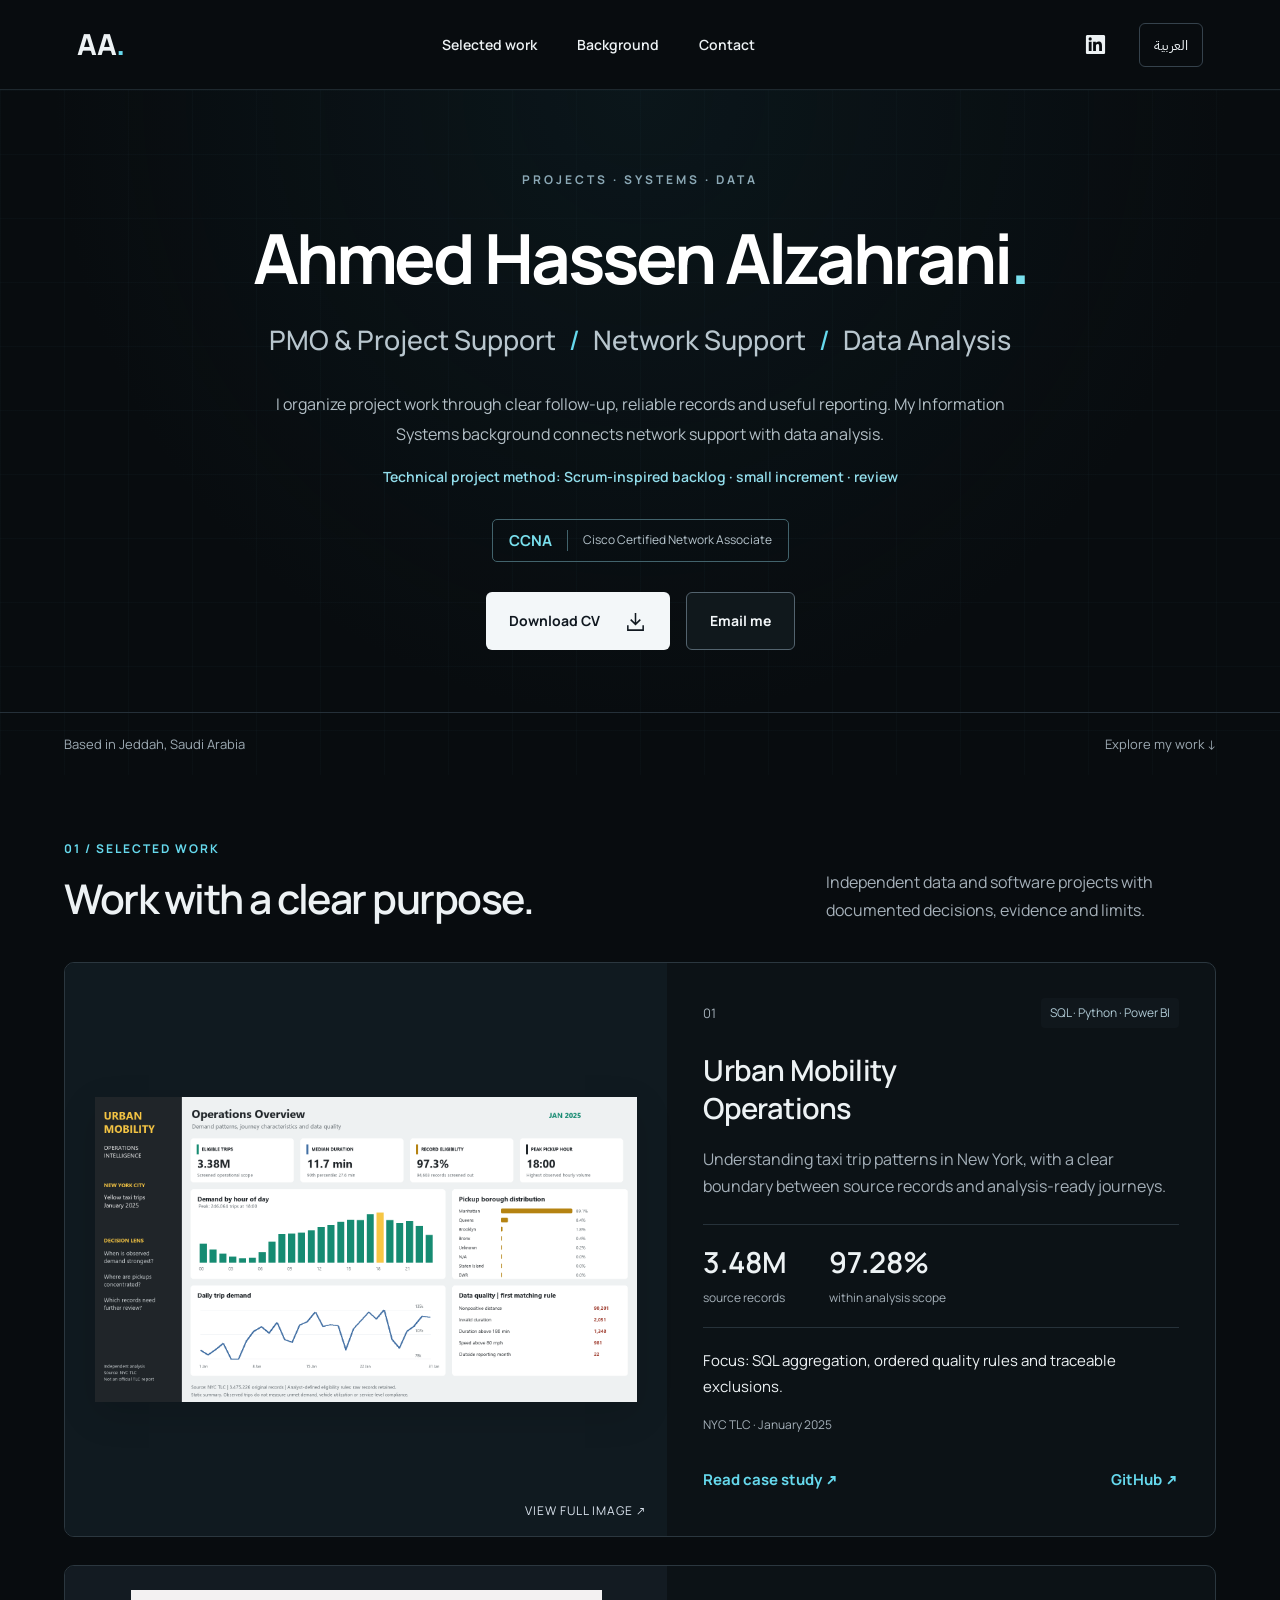
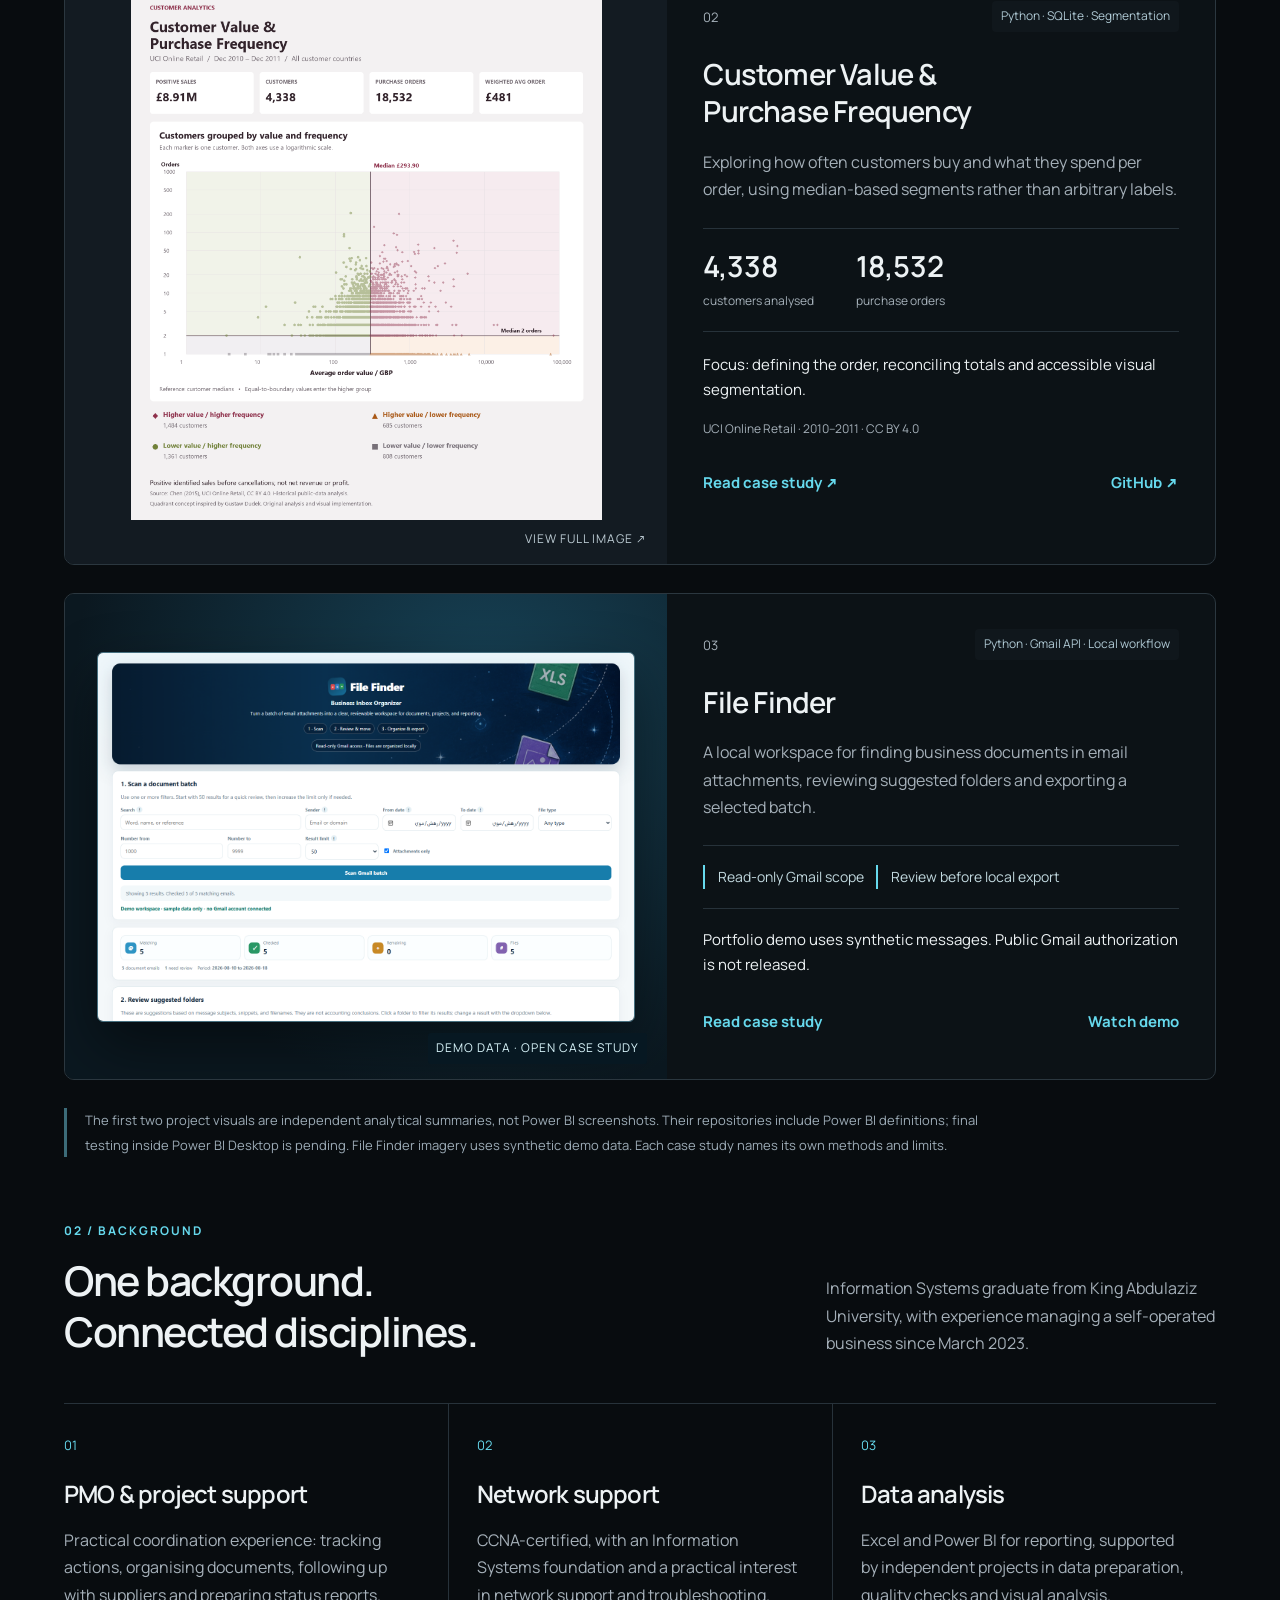
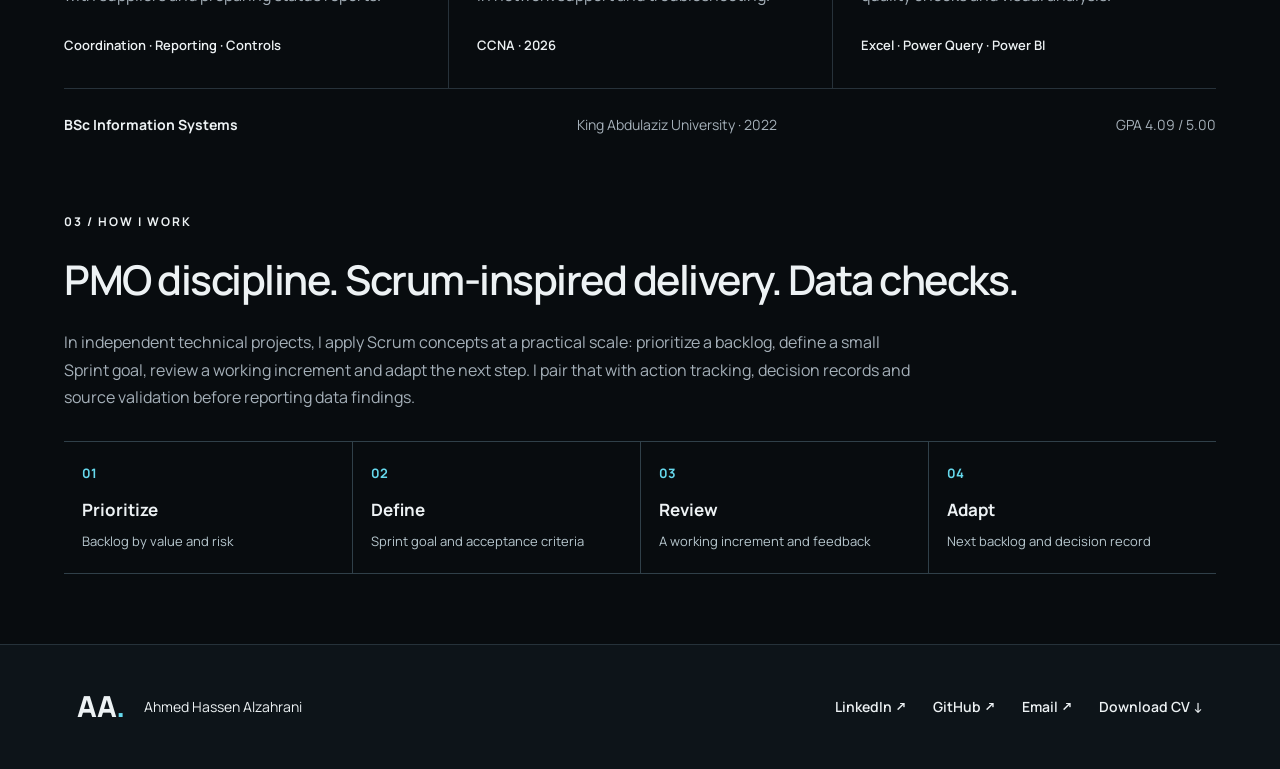
==== commit 900e71b5: "Improve portfolio clarity, Scrum workflow, and site usability" ====
--- a/index.html
+++ b/index.html
@@ -2,32 +2,34 @@
 <html lang="en" dir="ltr">
 <head>
 <meta charset="UTF-8"><meta name="viewport" content="width=device-width, initial-scale=1">
-<title>Ahmed Alzahrani | Networks, PMO & Data</title>
-<meta name="description" content="Ahmed Alzahrani — Network Support, PMO and Data Analysis. Explore selected projects, methods and professional background.">
+<title>Ahmed Alzahrani | PMO, Networks & Data</title>
+<meta name="description" content="Ahmed Alzahrani — PMO and project support, network fundamentals and data analysis. Explore independent projects and a practical Scrum-inspired workflow.">
 <meta name="theme-color" content="#080c0f">
 <link rel="canonical" href="https://azsaadi99-cyan.github.io/">
+<meta property="og:type" content="website"><meta property="og:url" content="https://azsaadi99-cyan.github.io/"><meta property="og:title" content="Ahmed Alzahrani | PMO, Networks & Data"><meta property="og:description" content="Project support, technical projects, and data analysis with documented decisions and clear limits."><meta property="og:image" content="https://azsaadi99-cyan.github.io/assets/site-preview.png"><meta name="twitter:card" content="summary_large_image">
 <link rel="icon" href="data:image/svg+xml,%3Csvg xmlns='http://www.w3.org/2000/svg' viewBox='0 0 40 40'%3E%3Crect width='40' height='40' rx='10' fill='%23101d32'/%3E%3Ctext x='20' y='28' text-anchor='middle' font-family='Arial' font-size='24' font-weight='bold' fill='%239dc0ff'%3EA%3C/text%3E%3C/svg%3E">
 <link rel="stylesheet" href="style.css"><link rel="stylesheet" href="network.css"><script src="app.js" defer></script>
 </head>
 <body>
 <a class="skip" href="#main" data-en="Skip to content" data-ar="انتقل للمحتوى">Skip to content</a>
-<header class="header"><a class="brand" href="#" aria-label="Ahmed Alzahrani home">AA<span>.</span></a><nav aria-label="Main navigation"><a href="#work" data-en="Selected work" data-ar="أعمال مختارة">Selected work</a><a href="#about" data-en="Background" data-ar="نبذة مهنية">Background</a></nav><div class="header-actions"><a class="social" href="https://www.linkedin.com/in/ahmed-alzahrani-5218a2245/" target="_blank" rel="noopener noreferrer" aria-label="LinkedIn"><svg viewBox="0 0 24 24" aria-hidden="true"><path d="M20.45 2H3.55C2.69 2 2 2.68 2 3.52v16.96c0 .84.69 1.52 1.55 1.52h16.9c.86 0 1.55-.68 1.55-1.52V3.52c0-.84-.69-1.52-1.55-1.52zM7.93 18.75H4.98V9.2h2.95v9.55zM6.45 7.9a1.71 1.71 0 1 1 0-3.42 1.71 1.71 0 0 1 0 3.42zm12.3 10.85H15.8V14.1c0-1.11-.02-2.53-1.54-2.53-1.55 0-1.79 1.21-1.79 2.45v4.73H9.52V9.2h2.83v1.3h.04c.39-.75 1.36-1.54 2.79-1.54 2.98 0 3.57 1.96 3.57 4.51v5.28z"/></svg></a><button id="language" class="language" type="button" lang="ar" aria-label="Switch to Arabic">العربية</button></div></header>
+<header class="header"><a class="brand" href="#main" data-label-en="Ahmed Alzahrani home" data-label-ar="الصفحة الرئيسية لأحمد الزهراني" aria-label="Ahmed Alzahrani home">AA<span>.</span></a><nav aria-label="Main navigation"><a href="#work" data-en="Selected work" data-ar="أعمال مختارة">Selected work</a><a href="#about" data-en="Background" data-ar="نبذة مهنية">Background</a><a href="#contact" data-en="Contact" data-ar="تواصل">Contact</a></nav><div class="header-actions"><a class="social" href="https://www.linkedin.com/in/ahmed-alzahrani-5218a2245/" target="_blank" rel="noopener noreferrer" aria-label="LinkedIn"><svg viewBox="0 0 24 24" aria-hidden="true"><path d="M20.45 2H3.55C2.69 2 2 2.68 2 3.52v16.96c0 .84.69 1.52 1.55 1.52h16.9c.86 0 1.55-.68 1.55-1.52V3.52c0-.84-.69-1.52-1.55-1.52zM7.93 18.75H4.98V9.2h2.95v9.55zM6.45 7.9a1.71 1.71 0 1 1 0-3.42 1.71 1.71 0 0 1 0 3.42zm12.3 10.85H15.8V14.1c0-1.11-.02-2.53-1.54-2.53-1.55 0-1.79 1.21-1.79 2.45v4.73H9.52V9.2h2.83v1.3h.04c.39-.75 1.36-1.54 2.79-1.54 2.98 0 3.57 1.96 3.57 4.51v5.28z"/></svg></a><button id="language" class="language" type="button" lang="ar" aria-label="Switch to Arabic">العربية</button></div></header>
 <main id="main">
 <section class="hero">
 <div class="hero-inner">
-<p class="eyebrow" data-en="NETWORKS · PEOPLE · DATA" data-ar="الشبكات · الناس · البيانات">NETWORKS · PEOPLE · DATA</p>
+<p class="eyebrow" data-en="PROJECTS · SYSTEMS · DATA" data-ar="المشاريع · الأنظمة · البيانات">PROJECTS · SYSTEMS · DATA</p>
 <h1 data-en="Ahmed Hassen Alzahrani<span>.</span>" data-ar="أحمد حسن الزهراني<span>.</span>">Ahmed Hassen Alzahrani<span>.</span></h1>
-<p class="headline" data-en="Network Support <span>/</span> PMO <span>/</span> Data Analysis" data-ar="دعم الشبكات <span>/</span> PMO <span>/</span> تحليل البيانات">Network Support <span>/</span> PMO <span>/</span> Data Analysis</p>
-<p class="intro" data-en="I enjoy understanding how systems work — and making the details clearer. My background brings together Information Systems, coordination and reporting." data-ar="أحب أفهم كيف تعمل الأنظمة، وأرتّب التفاصيل عشان تكون أوضح. خلفيتي تجمع بين نظم المعلومات والتنسيق وإعداد التقارير.">I enjoy understanding how systems work — and making the details clearer. My background brings together Information Systems, coordination and reporting.</p>
+<p class="headline" data-en="PMO &amp; Project Support <span>/</span> Network Support <span>/</span> Data Analysis" data-ar="PMO ودعم المشاريع <span>/</span> دعم الشبكات <span>/</span> تحليل البيانات">PMO &amp; Project Support <span>/</span> Network Support <span>/</span> Data Analysis</p>
+<p class="intro" data-en="I organize project work through clear follow-up, reliable records and useful reporting. My Information Systems background connects network support with data analysis." data-ar="أنظّم أعمال المشاريع بمتابعة واضحة وسجلات موثوقة وتقارير عملية. وتربط خلفيتي في نظم المعلومات بين دعم الشبكات وتحليل البيانات.">I organize project work through clear follow-up, reliable records and useful reporting. My Information Systems background connects network support with data analysis.</p>
+<p class="hero-method" data-en="Technical project method: Scrum-inspired backlog · small increment · review" data-ar="منهجي في المشاريع التقنية مستلهم من Scrum: أولويات · تطوير على دفعات · مراجعة">Technical project method: Scrum-inspired backlog · small increment · review</p>
 <p class="certification">CCNA <span data-en="Cisco Certified Network Associate" data-ar="شهادة سيسكو المعتمدة في الشبكات">Cisco Certified Network Associate</span></p>
-<div class="hero-actions"><a class="button primary" href="assets/Ahmed_Alzahrani_CV_1.3.pdf" download><span data-en="Download CV" data-ar="تحميل السيرة الذاتية">Download CV</span><svg viewBox="0 0 24 24" aria-hidden="true"><path d="M12 3v12m-5-5 5 5 5-5M4 16v5h16v-5"/></svg></a><a class="button secondary" href="https://www.linkedin.com/in/ahmed-alzahrani-5218a2245/" target="_blank" rel="noopener"><b class="linkedin-icon" aria-hidden="true">in</b>LinkedIn</a></div>
+<div class="hero-actions"><a class="button primary" href="assets/Ahmed_Alzahrani_CV_1.3.pdf" download><span data-en="Download CV" data-ar="تحميل السيرة الذاتية">Download CV</span><svg viewBox="0 0 24 24" aria-hidden="true"><path d="M12 3v12m-5-5 5 5 5-5M4 16v5h16v-5"/></svg></a><a class="button secondary" href="mailto:azsaadi99@gmail.com?subject=Website%20enquiry" data-en="Email me" data-ar="راسلني">Email me</a></div>
 </div><div class="hero-foot"><span data-en="Based in Jeddah, Saudi Arabia" data-ar="جدة، المملكة العربية السعودية">Based in Jeddah, Saudi Arabia</span><a href="#work" data-en="Explore my work ↓" data-ar="استعرض أعمالي ↓">Explore my work ↓</a></div></section>
-<section class="work section" id="work"><div class="section-heading"><div><p class="eyebrow" data-en="01 / SELECTED WORK" data-ar="01 / أعمال مختارة">01 / SELECTED WORK</p><h2 data-en="From source to insight." data-ar="من المصدر إلى النتيجة.">From source to insight.</h2></div><p data-en="Independent data and software projects with documented decisions, evidence and limits." data-ar="مشاريع مستقلة في البيانات والبرمجيات، مع توثيق القرارات والأدلة وحدود كل مشروع.">Independent data and software projects with documented decisions, evidence and limits.</p></div>
-<article class="project mobility"><a class="project-image" href="assets/mobility.png" target="_blank" rel="noopener" aria-label="Open Urban Mobility analytical overview"><img src="assets/mobility.png" width="1600" height="900" alt="Urban Mobility Operations analytical overview: journey durations, demand and data quality" fetchpriority="high"><span class="image-label" data-en="VIEW FULL IMAGE ↗" data-ar="عرض الصورة كاملة ↗">VIEW FULL IMAGE ↗</span></a><div class="project-content"><div class="project-top"><span class="project-index">01</span><span class="tag">SQL · Python · Power BI</span></div><h3>Urban Mobility<br>Operations</h3><p class="project-description" data-en="Understanding taxi trip patterns in New York, with a clear boundary between source records and analysis-ready journeys." data-ar="تحليل أنماط رحلات التاكسي في نيويورك، مع فصل واضح بين السجلات الأصلية والرحلات المناسبة للتحليل.">Understanding taxi trip patterns in New York, with a clear boundary between source records and analysis-ready journeys.</p><div class="metrics"><div><strong>3.48M</strong><span data-en="source records" data-ar="سجل في المصدر">source records</span></div><div><strong>97.28%</strong><span data-en="within analysis scope" data-ar="ضمن نطاق التحليل">within analysis scope</span></div></div><p class="project-method" data-en="Focus: SQL aggregation, ordered quality rules and traceable exclusions." data-ar="محور العمل: التجميع باستخدام SQL، وقواعد جودة مرتّبة، وتوثيق أسباب الاستبعاد.">Focus: SQL aggregation, ordered quality rules and traceable exclusions.</p><p class="source" data-en="NYC TLC · January 2025" data-ar="NYC TLC · يناير 2025">NYC TLC · January 2025</p><div class="project-links"><a href="https://github.com/azsaadi99-Cyan/urban-mobility-operations/blob/main/docs/project-report.md" target="_blank" rel="noopener" data-en="Read case study ↗" data-ar="قراءة التقرير ↗">Read case study ↗</a><a href="https://github.com/azsaadi99-Cyan/urban-mobility-operations" target="_blank" rel="noopener">GitHub ↗</a></div></div></article>
-<article class="project customer"><a class="project-image" href="assets/customers.png" target="_blank" rel="noopener" aria-label="Open customer value and purchase frequency analysis"><img src="assets/customers.png" width="1600" height="1800" alt="Customer value and purchase frequency quadrant analysis using four colours and shapes" loading="lazy"><span class="image-label" data-en="VIEW FULL IMAGE ↗" data-ar="عرض الصورة كاملة ↗">VIEW FULL IMAGE ↗</span></a><div class="project-content"><div class="project-top"><span class="project-index">02</span><span class="tag">Python · SQLite · Segmentation</span></div><h3>Customer Value &amp;<br>Purchase Frequency</h3><p class="project-description" data-en="Exploring how often customers buy and what they spend per order, using median-based segments rather than arbitrary labels." data-ar="دراسة تكرار شراء العملاء ومتوسط قيمة طلباتهم، باستخدام تقسيم مبني على الوسيط وحدود واضحة للمجموعات.">Exploring how often customers buy and what they spend per order, using median-based segments rather than arbitrary labels.</p><div class="metrics"><div><strong>4,338</strong><span data-en="customers analysed" data-ar="عميلًا في التحليل">customers analysed</span></div><div><strong>18,532</strong><span data-en="purchase orders" data-ar="طلب شراء">purchase orders</span></div></div><p class="project-method" data-en="Focus: defining the order, reconciling totals and accessible visual segmentation." data-ar="محور العمل: تعريف الطلب، ومطابقة الإجماليات، وتمييز مجموعات العملاء بالألوان والأشكال.">Focus: defining the order, reconciling totals and accessible visual segmentation.</p><p class="source" data-en="UCI Online Retail · 2010–2011 · CC BY 4.0" data-ar="UCI Online Retail · 2010–2011 · CC BY 4.0">UCI Online Retail · 2010–2011 · CC BY 4.0</p><div class="project-links"><a href="https://github.com/azsaadi99-Cyan/customer-value-segmentation/blob/main/docs/project-report.md" target="_blank" rel="noopener" data-en="Read case study ↗" data-ar="قراءة التقرير ↗">Read case study ↗</a><a href="https://github.com/azsaadi99-Cyan/customer-value-segmentation" target="_blank" rel="noopener">GitHub ↗</a></div></div></article>
-<article class="project finder"><a class="project-image" href="file-finder.html" aria-label="Read the File Finder case study"><img src="assets/file-finder/demo-overview.png" width="1440" height="1000" alt="File Finder demonstration interface showing a sample document batch and suggested folders" loading="lazy"><span class="image-label" data-en="DEMO DATA · OPEN CASE STUDY" data-ar="بيانات تجريبية · افتح دراسة الحالة">DEMO DATA · OPEN CASE STUDY</span></a><div class="project-content"><div class="project-top"><span class="project-index">03</span><span class="tag">Python · Gmail API · Local workflow</span></div><h3>File Finder</h3><p class="project-description" data-en="A local workspace for finding business documents in email attachments, reviewing suggested folders and exporting a selected batch." data-ar="مساحة عمل محلية للعثور على مستندات العمل في مرفقات البريد، ومراجعة التصنيفات المقترحة، وتصدير دفعة محددة.">A local workspace for finding business documents in email attachments, reviewing suggested folders and exporting a selected batch.</p><div class="finder-facts"><span data-en="Read-only Gmail scope" data-ar="صلاحية قراءة البريد فقط">Read-only Gmail scope</span><span data-en="Review before local export" data-ar="مراجعة قبل التصدير المحلي">Review before local export</span></div><p class="project-method" data-en="Portfolio demo uses synthetic messages. Public Gmail authorization is not released." data-ar="نسخة العرض تستخدم رسائل افتراضية. ربط Gmail العام لم يُطلق بعد.">Portfolio demo uses synthetic messages. Public Gmail authorization is not released.</p><div class="project-links"><a href="file-finder.html" data-en="Read case study" data-ar="قراءة دراسة الحالة">Read case study</a><a href="file-finder.html#demo" data-en="Watch demo" data-ar="مشاهدة العرض">Watch demo</a></div></div></article>
+<section class="work section" id="work"><div class="section-heading"><div><p class="eyebrow" data-en="01 / SELECTED WORK" data-ar="01 / أعمال مختارة">01 / SELECTED WORK</p><h2 data-en="Work with a clear purpose." data-ar="أعمال بهدف واضح.">Work with a clear purpose.</h2></div><p data-en="Independent data and software projects with documented decisions, evidence and limits." data-ar="مشاريع مستقلة في البيانات والبرمجيات، مع توثيق القرارات والأدلة وحدود كل مشروع.">Independent data and software projects with documented decisions, evidence and limits.</p></div>
+<article class="project mobility"><a class="project-image" href="assets/mobility.png" target="_blank" rel="noopener" data-label-en="Open Urban Mobility analytical overview" data-label-ar="افتح صورة تحليل عمليات التنقل الحضري" aria-label="Open Urban Mobility analytical overview"><img src="assets/mobility.png" width="1600" height="900" data-alt-en="Urban Mobility Operations analytical overview: journey durations, demand and data quality" data-alt-ar="ملخص تحليل عمليات التنقل الحضري: مدد الرحلات والطلب وجودة البيانات" alt="Urban Mobility Operations analytical overview: journey durations, demand and data quality" fetchpriority="high"><span class="image-label" data-en="VIEW FULL IMAGE ↗" data-ar="عرض الصورة كاملة ↗">VIEW FULL IMAGE ↗</span></a><div class="project-content"><div class="project-top"><span class="project-index">01</span><span class="tag">SQL · Python · Power BI</span></div><h3>Urban Mobility<br>Operations</h3><p class="project-description" data-en="Understanding taxi trip patterns in New York, with a clear boundary between source records and analysis-ready journeys." data-ar="تحليل أنماط رحلات التاكسي في نيويورك، مع فصل واضح بين السجلات الأصلية والرحلات المناسبة للتحليل.">Understanding taxi trip patterns in New York, with a clear boundary between source records and analysis-ready journeys.</p><div class="metrics"><div><strong>3.48M</strong><span data-en="source records" data-ar="سجل في المصدر">source records</span></div><div><strong>97.28%</strong><span data-en="within analysis scope" data-ar="ضمن نطاق التحليل">within analysis scope</span></div></div><p class="project-method" data-en="Focus: SQL aggregation, ordered quality rules and traceable exclusions." data-ar="محور العمل: التجميع باستخدام SQL، وقواعد جودة مرتّبة، وتوثيق أسباب الاستبعاد.">Focus: SQL aggregation, ordered quality rules and traceable exclusions.</p><p class="source" data-en="NYC TLC · January 2025" data-ar="NYC TLC · يناير 2025">NYC TLC · January 2025</p><div class="project-links"><a href="https://github.com/azsaadi99-Cyan/urban-mobility-operations/blob/main/docs/project-report.md" target="_blank" rel="noopener" data-en="Read case study ↗" data-ar="قراءة التقرير ↗">Read case study ↗</a><a href="https://github.com/azsaadi99-Cyan/urban-mobility-operations" target="_blank" rel="noopener">GitHub ↗</a></div></div></article>
+<article class="project customer"><a class="project-image" href="assets/customers.png" target="_blank" rel="noopener" data-label-en="Open customer value and purchase frequency analysis" data-label-ar="افتح صورة تحليل قيمة العملاء وتكرار الشراء" aria-label="Open customer value and purchase frequency analysis"><img src="assets/customers.png" width="1600" height="1800" data-alt-en="Customer value and purchase frequency quadrant analysis using four colours and shapes" data-alt-ar="تحليل قيمة العملاء وتكرار الشراء في أربعة أقسام مميزة بالألوان والأشكال" alt="Customer value and purchase frequency quadrant analysis using four colours and shapes" loading="lazy"><span class="image-label" data-en="VIEW FULL IMAGE ↗" data-ar="عرض الصورة كاملة ↗">VIEW FULL IMAGE ↗</span></a><div class="project-content"><div class="project-top"><span class="project-index">02</span><span class="tag">Python · SQLite · Segmentation</span></div><h3>Customer Value &amp;<br>Purchase Frequency</h3><p class="project-description" data-en="Exploring how often customers buy and what they spend per order, using median-based segments rather than arbitrary labels." data-ar="دراسة تكرار شراء العملاء ومتوسط قيمة طلباتهم، باستخدام تقسيم مبني على الوسيط وحدود واضحة للمجموعات.">Exploring how often customers buy and what they spend per order, using median-based segments rather than arbitrary labels.</p><div class="metrics"><div><strong>4,338</strong><span data-en="customers analysed" data-ar="عميلًا في التحليل">customers analysed</span></div><div><strong>18,532</strong><span data-en="purchase orders" data-ar="طلب شراء">purchase orders</span></div></div><p class="project-method" data-en="Focus: defining the order, reconciling totals and accessible visual segmentation." data-ar="محور العمل: تعريف الطلب، ومطابقة الإجماليات، وتمييز مجموعات العملاء بالألوان والأشكال.">Focus: defining the order, reconciling totals and accessible visual segmentation.</p><p class="source" data-en="UCI Online Retail · 2010–2011 · CC BY 4.0" data-ar="UCI Online Retail · 2010–2011 · CC BY 4.0">UCI Online Retail · 2010–2011 · CC BY 4.0</p><div class="project-links"><a href="https://github.com/azsaadi99-Cyan/customer-value-segmentation/blob/main/docs/project-report.md" target="_blank" rel="noopener" data-en="Read case study ↗" data-ar="قراءة التقرير ↗">Read case study ↗</a><a href="https://github.com/azsaadi99-Cyan/customer-value-segmentation" target="_blank" rel="noopener">GitHub ↗</a></div></div></article>
+<article class="project finder"><a class="project-image" href="file-finder.html" data-label-en="Read the File Finder case study" data-label-ar="اقرأ دراسة حالة File Finder" aria-label="Read the File Finder case study"><img src="assets/file-finder/demo-overview.png" width="1440" height="1000" data-alt-en="File Finder demonstration interface showing a sample document batch and suggested folders" data-alt-ar="واجهة File Finder التجريبية تعرض دفعة مستندات افتراضية ومجلدات مقترحة" alt="File Finder demonstration interface showing a sample document batch and suggested folders" loading="lazy"><span class="image-label" data-en="DEMO DATA · OPEN CASE STUDY" data-ar="بيانات تجريبية · افتح دراسة الحالة">DEMO DATA · OPEN CASE STUDY</span></a><div class="project-content"><div class="project-top"><span class="project-index">03</span><span class="tag">Python · Gmail API · Local workflow</span></div><h3>File Finder</h3><p class="project-description" data-en="A local workspace for finding business documents in email attachments, reviewing suggested folders and exporting a selected batch." data-ar="مساحة عمل محلية للعثور على مستندات العمل في مرفقات البريد، ومراجعة التصنيفات المقترحة، وتصدير دفعة محددة.">A local workspace for finding business documents in email attachments, reviewing suggested folders and exporting a selected batch.</p><div class="finder-facts"><span data-en="Read-only Gmail scope" data-ar="صلاحية قراءة البريد فقط">Read-only Gmail scope</span><span data-en="Review before local export" data-ar="مراجعة قبل التصدير المحلي">Review before local export</span></div><p class="project-method" data-en="Portfolio demo uses synthetic messages. Public Gmail authorization is not released." data-ar="نسخة العرض تستخدم رسائل افتراضية. ربط Gmail العام لم يُطلق بعد.">Portfolio demo uses synthetic messages. Public Gmail authorization is not released.</p><div class="project-links"><a href="file-finder.html" data-en="Read case study" data-ar="قراءة دراسة الحالة">Read case study</a><a href="file-finder.html#demo" data-en="Watch demo" data-ar="مشاهدة العرض">Watch demo</a></div></div></article>
 <p class="work-note" data-en="The first two project visuals are independent analytical summaries, not Power BI screenshots. Their repositories include Power BI definitions; final testing inside Power BI Desktop is pending. File Finder imagery uses synthetic demo data. Each case study names its own methods and limits." data-ar="صور مشروعي التحليل الأولين ملخصات مستقلة وليست لقطات من Power BI، وما زال اختبار ملفاتهما داخل Power BI Desktop معلقًا. صور File Finder تستخدم بيانات تجريبية. توضح كل دراسة حالة منهجها وحدودها.">The first two project visuals are independent analytical summaries, not Power BI screenshots. Their repositories include Power BI definitions; final testing inside Power BI Desktop is pending. File Finder imagery uses synthetic demo data. Each case study names its own methods and limits.</p></section>
-<section class="about section" id="about"><div class="section-heading"><div><p class="eyebrow" data-en="02 / BACKGROUND" data-ar="02 / نبذة مهنية">02 / BACKGROUND</p><h2 data-en="One background.<br>Connected disciplines." data-ar="خلفية واحدة.<br>مجالات متكاملة.">One background.<br>Connected disciplines.</h2></div><p data-en="Information Systems graduate from King Abdulaziz University, with experience managing a self-operated business since March 2023." data-ar="خريج نظم معلومات من جامعة الملك عبدالعزيز، ولدي خبرة في إدارة نشاط مستقل منذ مارس 2023.">Information Systems graduate from King Abdulaziz University, with experience managing a self-operated business since March 2023.</p></div><div class="disciplines"><article><span class="discipline-number">01</span><h3 data-en="Networks" data-ar="الشبكات">Networks</h3><p data-en="CCNA-certified, with an Information Systems foundation and a career focus on network support." data-ar="حاصل على شهادة CCNA، مع أساس أكاديمي في نظم المعلومات وتوجّه مهني في دعم الشبكات.">CCNA-certified, with an Information Systems foundation and a career focus on network support.</p><span class="credential">CCNA · 2026</span></article><article><span class="discipline-number">02</span><h3>PMO</h3><p data-en="Practical coordination experience: tracking actions, organising documents, following up with suppliers and preparing status reports." data-ar="خبرة عملية في التنسيق: متابعة الإجراءات، وتنظيم المستندات، والتواصل مع المورّدين، وإعداد تقارير الحالة.">Practical coordination experience: tracking actions, organising documents, following up with suppliers and preparing status reports.</p><span class="credential" data-en="Coordination · Reporting · Controls" data-ar="تنسيق · تقارير · ضبط الوثائق">Coordination · Reporting · Controls</span></article><article><span class="discipline-number">03</span><h3 data-en="Data analysis" data-ar="تحليل البيانات">Data analysis</h3><p data-en="Excel and Power BI for reporting, supported by independent projects in data preparation, quality checks and visual analysis." data-ar="استخدام Excel وPower BI في التقارير، مع مشاريع مستقلة في تجهيز البيانات وفحص جودتها وتحليلها بصريًا.">Excel and Power BI for reporting, supported by independent projects in data preparation, quality checks and visual analysis.</p><span class="credential">Excel · Power Query · Power BI</span></article></div><div class="education"><span data-en="BSc Information Systems" data-ar="بكالوريوس نظم معلومات">BSc Information Systems</span><span data-en="King Abdulaziz University · 2022" data-ar="جامعة الملك عبدالعزيز · 2022">King Abdulaziz University · 2022</span><span>GPA 4.09 / 5.00</span></div></section>
-<section class="learning section" id="learning"><p class="eyebrow" data-en="03 / LEARNING IN PRACTICE" data-ar="03 / تعلّم وتطبيق">03 / LEARNING IN PRACTICE</p><h2 data-en="Learning by working through it." data-ar="أتعلّم من خلال التطبيق.">Learning by working through it.</h2><p data-en="I am learning project delivery through my own projects: defining scope, organising tasks, reviewing results and documenting decisions. My next step is to test how a change in an analysis rule affects the findings." data-ar="أتعلّم إدارة العمل من خلال مشاريعي: تحديد النطاق، وتنظيم المهام، ومراجعة النتائج، وتوثيق القرارات. خطوتي القادمة هي اختبار أثر تغيير إحدى قواعد التحليل على النتائج.">I am learning project delivery through my own projects: defining scope, organising tasks, reviewing results and documenting decisions. My next step is to test how a change in an analysis rule affects the findings.</p><div class="learning-tags"><span data-en="Scope & acceptance criteria" data-ar="النطاق ومعايير القبول">Scope & acceptance criteria</span><span data-en="Iterative improvement" data-ar="التحسين على دفعات">Iterative improvement</span><span data-en="Decision logs" data-ar="توثيق القرارات">Decision logs</span></div></section></main><footer class="footer"><div><span class="brand">AA<span>.</span></span><p data-en="Ahmed Hassen Alzahrani" data-ar="أحمد حسن الزهراني">Ahmed Hassen Alzahrani</p></div><div class="footer-links"><a href="https://www.linkedin.com/in/ahmed-alzahrani-5218a2245/" target="_blank" rel="noopener">LinkedIn ↗</a><a href="https://github.com/azsaadi99-Cyan" target="_blank" rel="noopener">GitHub ↗</a><a href="mailto:azsaadi99@gmail.com" data-en="Email ↗" data-ar="البريد الإلكتروني ↗">Email ↗</a><a href="assets/Ahmed_Alzahrani_CV_1.3.pdf" download data-en="Download CV ↓" data-ar="تحميل السيرة ↓">Download CV ↓</a></div></footer>
+<section class="about section" id="about"><div class="section-heading"><div><p class="eyebrow" data-en="02 / BACKGROUND" data-ar="02 / نبذة مهنية">02 / BACKGROUND</p><h2 data-en="One background.<br>Connected disciplines." data-ar="خلفية واحدة.<br>مجالات متكاملة.">One background.<br>Connected disciplines.</h2></div><p data-en="Information Systems graduate from King Abdulaziz University, with experience managing a self-operated business since March 2023." data-ar="خريج نظم معلومات من جامعة الملك عبدالعزيز، ولدي خبرة في إدارة نشاط مستقل منذ مارس 2023.">Information Systems graduate from King Abdulaziz University, with experience managing a self-operated business since March 2023.</p></div><div class="disciplines"><article><span class="discipline-number">01</span><h3 data-en="PMO &amp; project support" data-ar="PMO ودعم المشاريع">PMO &amp; project support</h3><p data-en="Practical coordination experience: tracking actions, organising documents, following up with suppliers and preparing status reports." data-ar="خبرة عملية في التنسيق: متابعة الإجراءات، وتنظيم المستندات، والتواصل مع المورّدين، وإعداد تقارير الحالة.">Practical coordination experience: tracking actions, organising documents, following up with suppliers and preparing status reports.</p><span class="credential" data-en="Coordination · Reporting · Controls" data-ar="تنسيق · تقارير · ضبط الوثائق">Coordination · Reporting · Controls</span></article><article><span class="discipline-number">02</span><h3 data-en="Network support" data-ar="دعم الشبكات">Network support</h3><p data-en="CCNA-certified, with an Information Systems foundation and a practical interest in network support and troubleshooting." data-ar="حاصل على شهادة CCNA مع أساس أكاديمي في نظم المعلومات واهتمام عملي بدعم الشبكات واستكشاف أعطالها.">CCNA-certified, with an Information Systems foundation and a practical interest in network support and troubleshooting.</p><span class="credential">CCNA · 2026</span></article><article><span class="discipline-number">03</span><h3 data-en="Data analysis" data-ar="تحليل البيانات">Data analysis</h3><p data-en="Excel and Power BI for reporting, supported by independent projects in data preparation, quality checks and visual analysis." data-ar="استخدام Excel وPower BI في التقارير، مع مشاريع مستقلة في تجهيز البيانات وفحص جودتها وتحليلها بصريًا.">Excel and Power BI for reporting, supported by independent projects in data preparation, quality checks and visual analysis.</p><span class="credential">Excel · Power Query · Power BI</span></article></div><div class="education"><span data-en="BSc Information Systems" data-ar="بكالوريوس نظم معلومات">BSc Information Systems</span><span data-en="King Abdulaziz University · 2022" data-ar="جامعة الملك عبدالعزيز · 2022">King Abdulaziz University · 2022</span><span>GPA 4.09 / 5.00</span></div></section>
+<section class="learning section" id="learning"><p class="eyebrow" data-en="03 / HOW I WORK" data-ar="03 / منهجي في العمل">03 / HOW I WORK</p><h2 data-en="PMO discipline. Scrum-inspired delivery. Data checks." data-ar="تنظيم PMO. تطوير تكراري. تحقق من البيانات.">PMO discipline. Scrum-inspired delivery. Data checks.</h2><p data-en="In independent technical projects, I apply Scrum concepts at a practical scale: prioritize a backlog, define a small Sprint goal, review a working increment and adapt the next step. I pair that with action tracking, decision records and source validation before reporting data findings." data-ar="في مشاريعي التقنية المستقلة أطبق مفاهيم Scrum بما يناسب حجم العمل: أرتب قائمة المهام حسب الأولوية، وأحدد هدفًا قصيرًا للإنجاز، وأراجع نسخة عاملة، ثم أعدّل الخطوة التالية. وأربط ذلك بمتابعة الإجراءات وتوثيق القرارات والتحقق من مصادر البيانات قبل عرض النتائج.">In independent technical projects, I apply Scrum concepts at a practical scale: prioritize a backlog, define a small Sprint goal, review a working increment and adapt the next step. I pair that with action tracking, decision records and source validation before reporting data findings.</p><ol class="scrum-flow"><li><span>01</span><strong data-en="Prioritize" data-ar="رتّب الأولويات">Prioritize</strong><small data-en="Backlog by value and risk" data-ar="قائمة مهام بحسب القيمة والمخاطر">Backlog by value and risk</small></li><li><span>02</span><strong data-en="Define" data-ar="حدد الهدف">Define</strong><small data-en="Sprint goal and acceptance criteria" data-ar="هدف المرحلة ومعايير قبولها">Sprint goal and acceptance criteria</small></li><li><span>03</span><strong data-en="Review" data-ar="راجع">Review</strong><small data-en="A working increment and feedback" data-ar="نسخة عاملة وملاحظات مستخدم">A working increment and feedback</small></li><li><span>04</span><strong data-en="Adapt" data-ar="حسّن">Adapt</strong><small data-en="Next backlog and decision record" data-ar="المهام التالية وتوثيق القرار">Next backlog and decision record</small></li></ol></section></main><footer class="footer" id="contact"><div><span class="brand">AA<span>.</span></span><p data-en="Ahmed Hassen Alzahrani" data-ar="أحمد حسن الزهراني">Ahmed Hassen Alzahrani</p></div><div class="footer-links"><a href="https://www.linkedin.com/in/ahmed-alzahrani-5218a2245/" target="_blank" rel="noopener">LinkedIn ↗</a><a href="https://github.com/azsaadi99-Cyan" target="_blank" rel="noopener">GitHub ↗</a><a href="mailto:azsaadi99@gmail.com" data-en="Email ↗" data-ar="البريد الإلكتروني ↗">Email ↗</a><a href="assets/Ahmed_Alzahrani_CV_1.3.pdf" download data-en="Download CV ↓" data-ar="تحميل السيرة ↓">Download CV ↓</a></div></footer>
 </body></html>
 
--- a/network.css
+++ b/network.css
@@ -2,4 +2,7 @@
 @media(max-width:700px){.hero-inner,html[dir=rtl] .hero-inner{padding:55px 6% 40px}.certification{flex-wrap:wrap;justify-content:center}.hero .eyebrow{font-size:12px;letter-spacing:2px}h1{letter-spacing:-1.6px}.project-content{padding:27px 22px}.header{gap:12px}.section{padding-top:46px}.learning{padding-bottom:50px}.hero-foot{font-size:12px;gap:15px}.about{padding-bottom:48px}}
 @media(max-width:400px){.header{flex-wrap:wrap}.header nav{order:3;width:100%;justify-content:center;gap:30px}.header-actions{margin-inline-start:auto}.certification span{display:none}.hero-actions .button{padding:13px 18px}.headline{font-size:18px}.metrics{gap:25px}}
 .finder .project-image{background:radial-gradient(circle at 70% 20%,#174256,#0b1820 72%);padding:32px;overflow:hidden}.finder .project-image img{width:100%;height:370px;object-fit:cover;object-position:center top;border:1px solid #477080;box-shadow:0 24px 60px #0007;border-radius:6px}.finder .image-label{background:#081923de;color:#d9f5fb;padding:5px 8px;border-radius:3px}.finder-facts{display:flex;flex-wrap:wrap;gap:12px;padding:19px 0;margin-bottom:18px;border-top:1px solid var(--line);border-bottom:1px solid var(--line)}.finder-facts span{font-size:14px;color:#c2d9df;padding-inline-start:13px;border-inline-start:2px solid #66d9ed}html[dir=rtl] .finder .project-content h3{direction:ltr;text-align:right}@media(max-width:900px){.finder .project-image img{height:290px}}@media(max-width:560px){.finder .project-image{padding:18px 14px 36px}.finder .project-image img{height:220px}.finder-facts span{font-size:13px}}
+.header .brand,.header nav a,.header .social,.language,.project-links a,.footer-links a{display:inline-flex;align-items:center;min-height:44px}.header .social{justify-content:center;min-width:44px}.header nav a{padding-inline:4px}.project-links a,.footer-links a{padding-block:8px}.language{min-height:44px}.scrum-flow{display:grid;grid-template-columns:repeat(4,minmax(0,1fr));gap:0;list-style:none;margin:30px 0 0;padding:0;border-top:1px solid #304049;border-bottom:1px solid #304049}.scrum-flow li{padding:20px 18px 22px;min-width:0}.scrum-flow li+li{border-inline-start:1px solid #304049}.scrum-flow span{display:block;color:#66d9ed;font-size:13px;font-weight:700;margin-bottom:12px}.scrum-flow strong{display:block;font-size:17px;margin-bottom:6px}.scrum-flow small{display:block;font-size:13px;line-height:1.55;color:#b7c7ce}#contact{scroll-margin-top:22px}@media(max-width:700px){.scrum-flow{grid-template-columns:repeat(2,minmax(0,1fr))}.scrum-flow li:nth-child(3){border-inline-start:0}.scrum-flow li:nth-child(n+3){border-top:1px solid #304049}}@media(max-width:620px){.header{flex-wrap:wrap}.header nav{order:3;width:100%;justify-content:center;gap:7px;flex-wrap:wrap}.header nav a{font-size:13px;min-height:44px;padding-inline:6px}.header-actions{margin-inline-start:auto}}@media(max-width:420px){.scrum-flow{grid-template-columns:1fr}.scrum-flow li+li{border-inline-start:0;border-top:1px solid #304049}}
+.hero-method{max-width:760px;margin:17px auto 0;color:#92ddeb;font-size:14px;font-weight:600;line-height:1.6}@media(max-width:560px){.hero-method{font-size:13px}}
+.header .brand,.header nav a{min-width:44px;justify-content:center}
 
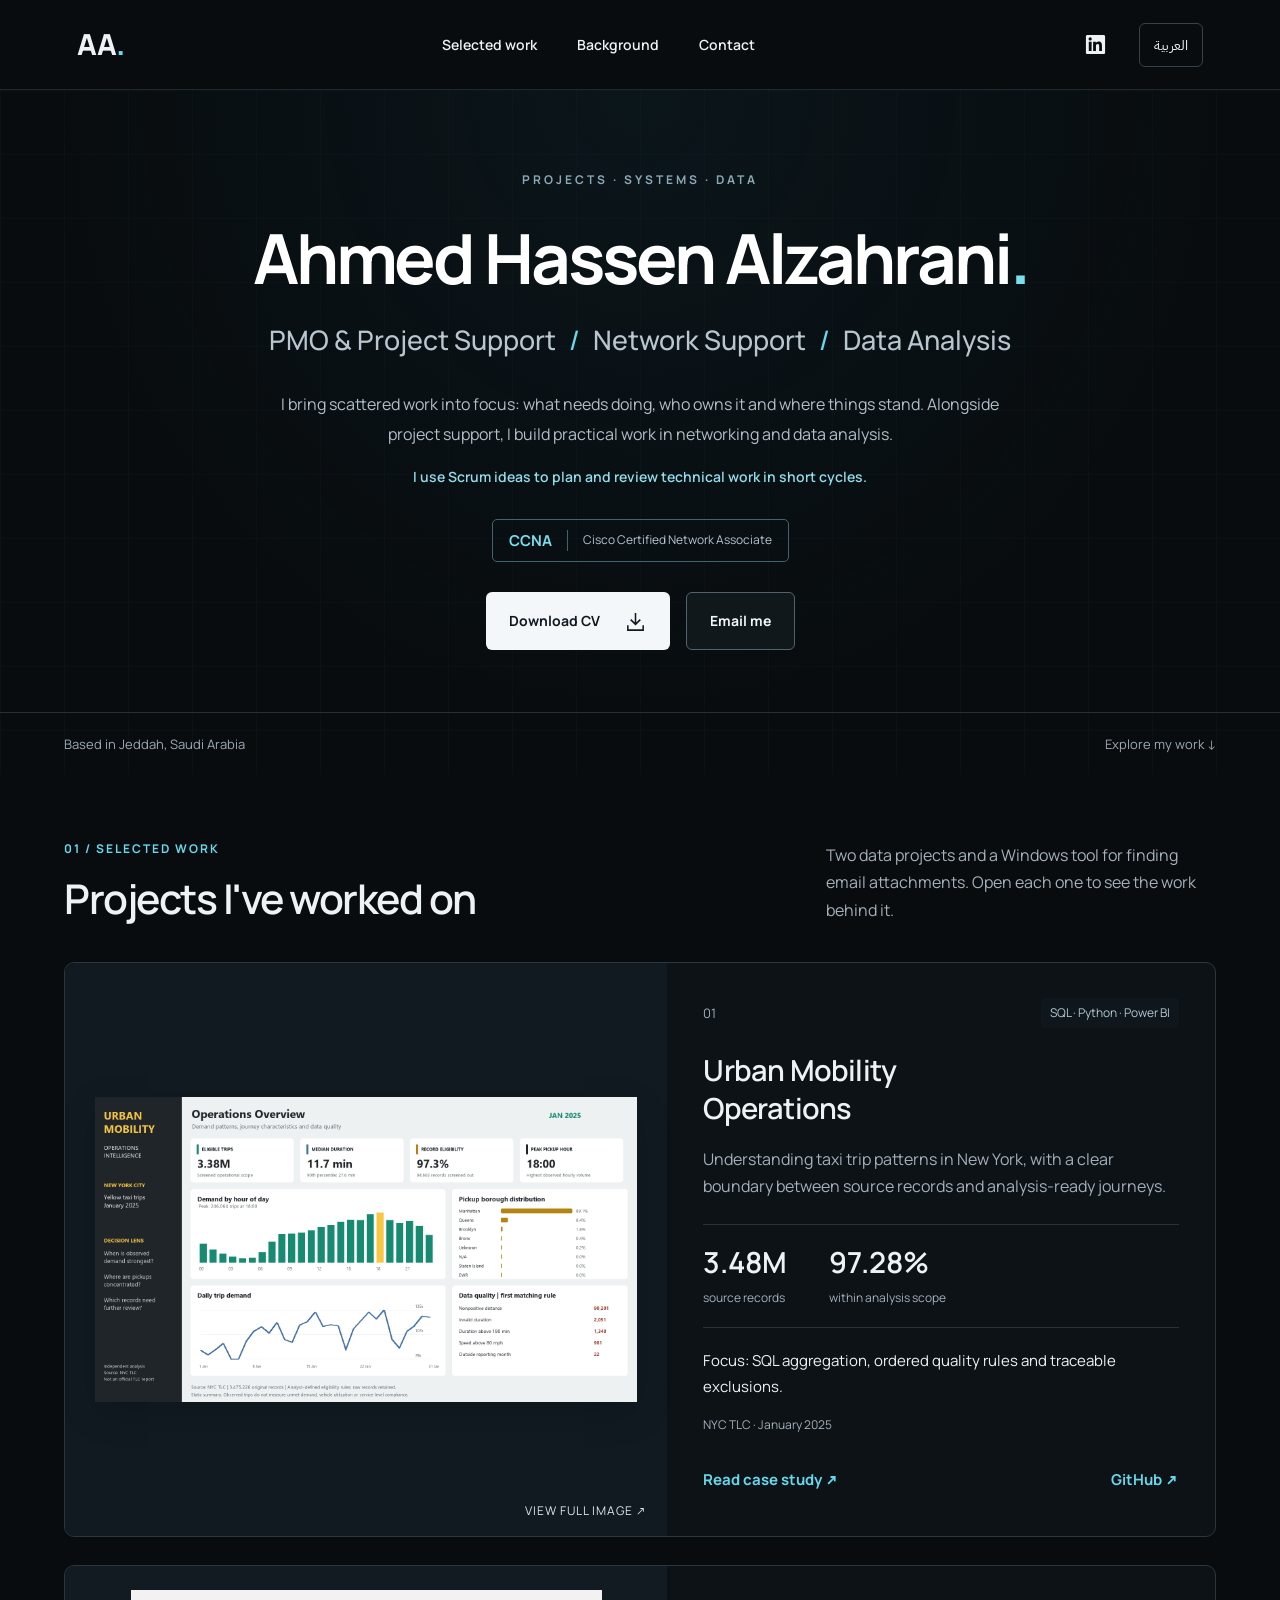
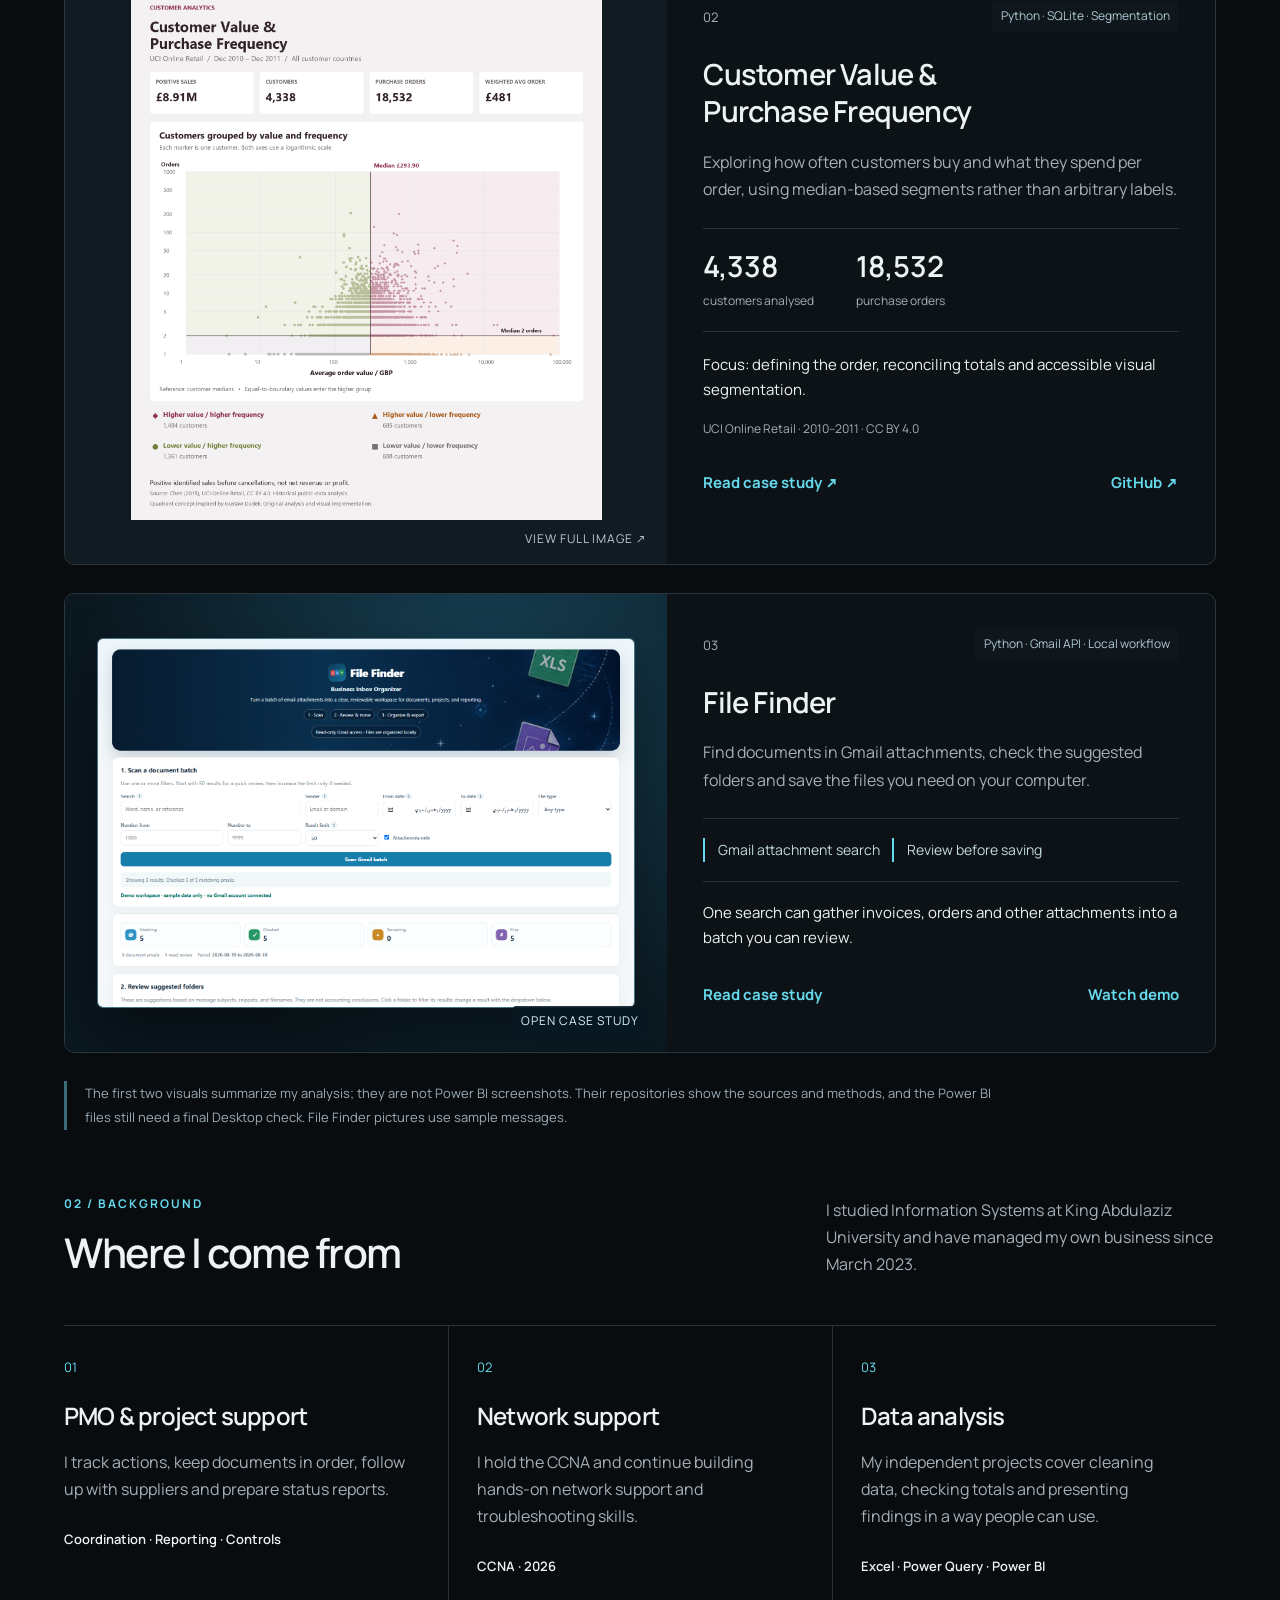
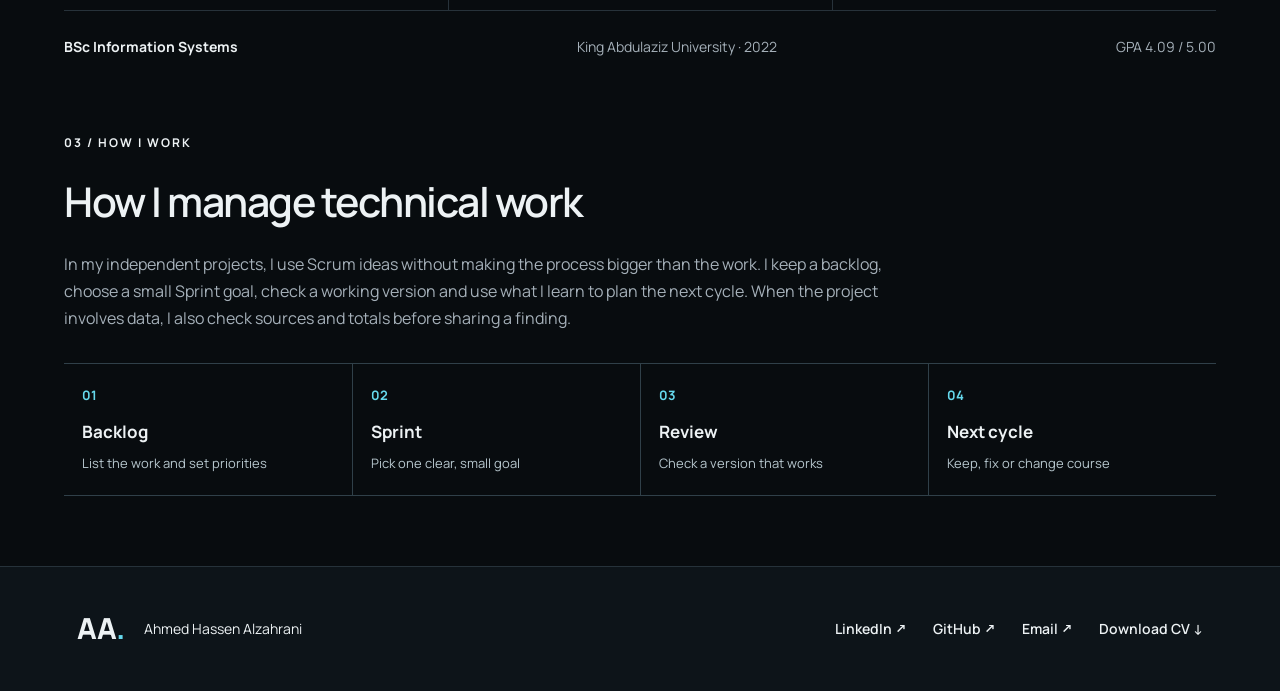
==== commit 33217280: "Make portfolio copy natural and clarify Gmail workflow" ====
--- a/index.html
+++ b/index.html
@@ -3,10 +3,10 @@
 <head>
 <meta charset="UTF-8"><meta name="viewport" content="width=device-width, initial-scale=1">
 <title>Ahmed Alzahrani | PMO, Networks & Data</title>
-<meta name="description" content="Ahmed Alzahrani — PMO and project support, network fundamentals and data analysis. Explore independent projects and a practical Scrum-inspired workflow.">
+<meta name="description" content="Ahmed Alzahrani works across project support, networks and data analysis. See his projects and how he uses Scrum ideas to manage technical work.">
 <meta name="theme-color" content="#080c0f">
 <link rel="canonical" href="https://azsaadi99-cyan.github.io/">
-<meta property="og:type" content="website"><meta property="og:url" content="https://azsaadi99-cyan.github.io/"><meta property="og:title" content="Ahmed Alzahrani | PMO, Networks & Data"><meta property="og:description" content="Project support, technical projects, and data analysis with documented decisions and clear limits."><meta property="og:image" content="https://azsaadi99-cyan.github.io/assets/site-preview.png"><meta name="twitter:card" content="summary_large_image">
+<meta property="og:type" content="website"><meta property="og:url" content="https://azsaadi99-cyan.github.io/"><meta property="og:title" content="Ahmed Alzahrani | PMO, Networks & Data"><meta property="og:description" content="Project support, networks and data analysis. Selected projects and a practical approach to technical work."><meta property="og:image" content="https://azsaadi99-cyan.github.io/assets/site-preview.png"><meta name="twitter:card" content="summary_large_image">
 <link rel="icon" href="data:image/svg+xml,%3Csvg xmlns='http://www.w3.org/2000/svg' viewBox='0 0 40 40'%3E%3Crect width='40' height='40' rx='10' fill='%23101d32'/%3E%3Ctext x='20' y='28' text-anchor='middle' font-family='Arial' font-size='24' font-weight='bold' fill='%239dc0ff'%3EA%3C/text%3E%3C/svg%3E">
 <link rel="stylesheet" href="style.css"><link rel="stylesheet" href="network.css"><script src="app.js" defer></script>
 </head>
@@ -19,17 +19,17 @@
 <p class="eyebrow" data-en="PROJECTS · SYSTEMS · DATA" data-ar="المشاريع · الأنظمة · البيانات">PROJECTS · SYSTEMS · DATA</p>
 <h1 data-en="Ahmed Hassen Alzahrani<span>.</span>" data-ar="أحمد حسن الزهراني<span>.</span>">Ahmed Hassen Alzahrani<span>.</span></h1>
 <p class="headline" data-en="PMO &amp; Project Support <span>/</span> Network Support <span>/</span> Data Analysis" data-ar="PMO ودعم المشاريع <span>/</span> دعم الشبكات <span>/</span> تحليل البيانات">PMO &amp; Project Support <span>/</span> Network Support <span>/</span> Data Analysis</p>
-<p class="intro" data-en="I organize project work through clear follow-up, reliable records and useful reporting. My Information Systems background connects network support with data analysis." data-ar="أنظّم أعمال المشاريع بمتابعة واضحة وسجلات موثوقة وتقارير عملية. وتربط خلفيتي في نظم المعلومات بين دعم الشبكات وتحليل البيانات.">I organize project work through clear follow-up, reliable records and useful reporting. My Information Systems background connects network support with data analysis.</p>
-<p class="hero-method" data-en="Technical project method: Scrum-inspired backlog · small increment · review" data-ar="منهجي في المشاريع التقنية مستلهم من Scrum: أولويات · تطوير على دفعات · مراجعة">Technical project method: Scrum-inspired backlog · small increment · review</p>
+<p class="intro" data-en="I bring scattered work into focus: what needs doing, who owns it and where things stand. Alongside project support, I build practical work in networking and data analysis." data-ar="أرتّب العمل المتفرق في صورة واضحة: ما المطلوب، ومن المسؤول، وإلى أين وصلنا. وإلى جانب دعم المشاريع، أعمل على مشاريع عملية في الشبكات وتحليل البيانات.">I bring scattered work into focus: what needs doing, who owns it and where things stand. Alongside project support, I build practical work in networking and data analysis.</p>
+<p class="hero-method" data-en="I use Scrum ideas to plan and review technical work in short cycles." data-ar="أستخدم أفكار Scrum لتخطيط العمل التقني ومراجعته على مراحل قصيرة.">I use Scrum ideas to plan and review technical work in short cycles.</p>
 <p class="certification">CCNA <span data-en="Cisco Certified Network Associate" data-ar="شهادة سيسكو المعتمدة في الشبكات">Cisco Certified Network Associate</span></p>
 <div class="hero-actions"><a class="button primary" href="assets/Ahmed_Alzahrani_CV_1.3.pdf" download><span data-en="Download CV" data-ar="تحميل السيرة الذاتية">Download CV</span><svg viewBox="0 0 24 24" aria-hidden="true"><path d="M12 3v12m-5-5 5 5 5-5M4 16v5h16v-5"/></svg></a><a class="button secondary" href="mailto:azsaadi99@gmail.com?subject=Website%20enquiry" data-en="Email me" data-ar="راسلني">Email me</a></div>
 </div><div class="hero-foot"><span data-en="Based in Jeddah, Saudi Arabia" data-ar="جدة، المملكة العربية السعودية">Based in Jeddah, Saudi Arabia</span><a href="#work" data-en="Explore my work ↓" data-ar="استعرض أعمالي ↓">Explore my work ↓</a></div></section>
-<section class="work section" id="work"><div class="section-heading"><div><p class="eyebrow" data-en="01 / SELECTED WORK" data-ar="01 / أعمال مختارة">01 / SELECTED WORK</p><h2 data-en="Work with a clear purpose." data-ar="أعمال بهدف واضح.">Work with a clear purpose.</h2></div><p data-en="Independent data and software projects with documented decisions, evidence and limits." data-ar="مشاريع مستقلة في البيانات والبرمجيات، مع توثيق القرارات والأدلة وحدود كل مشروع.">Independent data and software projects with documented decisions, evidence and limits.</p></div>
+<section class="work section" id="work"><div class="section-heading"><div><p class="eyebrow" data-en="01 / SELECTED WORK" data-ar="01 / أعمال مختارة">01 / SELECTED WORK</p><h2 data-en="Projects I've worked on" data-ar="مشاريع عملت عليها">Projects I've worked on</h2></div><p data-en="Two data projects and a Windows tool for finding email attachments. Open each one to see the work behind it." data-ar="مشروعان لتحليل البيانات وأداة ويندوز للبحث في مرفقات البريد. افتح أي مشروع للاطلاع على تفاصيل العمل.">Two data projects and a Windows tool for finding email attachments. Open each one to see the work behind it.</p></div>
 <article class="project mobility"><a class="project-image" href="assets/mobility.png" target="_blank" rel="noopener" data-label-en="Open Urban Mobility analytical overview" data-label-ar="افتح صورة تحليل عمليات التنقل الحضري" aria-label="Open Urban Mobility analytical overview"><img src="assets/mobility.png" width="1600" height="900" data-alt-en="Urban Mobility Operations analytical overview: journey durations, demand and data quality" data-alt-ar="ملخص تحليل عمليات التنقل الحضري: مدد الرحلات والطلب وجودة البيانات" alt="Urban Mobility Operations analytical overview: journey durations, demand and data quality" fetchpriority="high"><span class="image-label" data-en="VIEW FULL IMAGE ↗" data-ar="عرض الصورة كاملة ↗">VIEW FULL IMAGE ↗</span></a><div class="project-content"><div class="project-top"><span class="project-index">01</span><span class="tag">SQL · Python · Power BI</span></div><h3>Urban Mobility<br>Operations</h3><p class="project-description" data-en="Understanding taxi trip patterns in New York, with a clear boundary between source records and analysis-ready journeys." data-ar="تحليل أنماط رحلات التاكسي في نيويورك، مع فصل واضح بين السجلات الأصلية والرحلات المناسبة للتحليل.">Understanding taxi trip patterns in New York, with a clear boundary between source records and analysis-ready journeys.</p><div class="metrics"><div><strong>3.48M</strong><span data-en="source records" data-ar="سجل في المصدر">source records</span></div><div><strong>97.28%</strong><span data-en="within analysis scope" data-ar="ضمن نطاق التحليل">within analysis scope</span></div></div><p class="project-method" data-en="Focus: SQL aggregation, ordered quality rules and traceable exclusions." data-ar="محور العمل: التجميع باستخدام SQL، وقواعد جودة مرتّبة، وتوثيق أسباب الاستبعاد.">Focus: SQL aggregation, ordered quality rules and traceable exclusions.</p><p class="source" data-en="NYC TLC · January 2025" data-ar="NYC TLC · يناير 2025">NYC TLC · January 2025</p><div class="project-links"><a href="https://github.com/azsaadi99-Cyan/urban-mobility-operations/blob/main/docs/project-report.md" target="_blank" rel="noopener" data-en="Read case study ↗" data-ar="قراءة التقرير ↗">Read case study ↗</a><a href="https://github.com/azsaadi99-Cyan/urban-mobility-operations" target="_blank" rel="noopener">GitHub ↗</a></div></div></article>
 <article class="project customer"><a class="project-image" href="assets/customers.png" target="_blank" rel="noopener" data-label-en="Open customer value and purchase frequency analysis" data-label-ar="افتح صورة تحليل قيمة العملاء وتكرار الشراء" aria-label="Open customer value and purchase frequency analysis"><img src="assets/customers.png" width="1600" height="1800" data-alt-en="Customer value and purchase frequency quadrant analysis using four colours and shapes" data-alt-ar="تحليل قيمة العملاء وتكرار الشراء في أربعة أقسام مميزة بالألوان والأشكال" alt="Customer value and purchase frequency quadrant analysis using four colours and shapes" loading="lazy"><span class="image-label" data-en="VIEW FULL IMAGE ↗" data-ar="عرض الصورة كاملة ↗">VIEW FULL IMAGE ↗</span></a><div class="project-content"><div class="project-top"><span class="project-index">02</span><span class="tag">Python · SQLite · Segmentation</span></div><h3>Customer Value &amp;<br>Purchase Frequency</h3><p class="project-description" data-en="Exploring how often customers buy and what they spend per order, using median-based segments rather than arbitrary labels." data-ar="دراسة تكرار شراء العملاء ومتوسط قيمة طلباتهم، باستخدام تقسيم مبني على الوسيط وحدود واضحة للمجموعات.">Exploring how often customers buy and what they spend per order, using median-based segments rather than arbitrary labels.</p><div class="metrics"><div><strong>4,338</strong><span data-en="customers analysed" data-ar="عميلًا في التحليل">customers analysed</span></div><div><strong>18,532</strong><span data-en="purchase orders" data-ar="طلب شراء">purchase orders</span></div></div><p class="project-method" data-en="Focus: defining the order, reconciling totals and accessible visual segmentation." data-ar="محور العمل: تعريف الطلب، ومطابقة الإجماليات، وتمييز مجموعات العملاء بالألوان والأشكال.">Focus: defining the order, reconciling totals and accessible visual segmentation.</p><p class="source" data-en="UCI Online Retail · 2010–2011 · CC BY 4.0" data-ar="UCI Online Retail · 2010–2011 · CC BY 4.0">UCI Online Retail · 2010–2011 · CC BY 4.0</p><div class="project-links"><a href="https://github.com/azsaadi99-Cyan/customer-value-segmentation/blob/main/docs/project-report.md" target="_blank" rel="noopener" data-en="Read case study ↗" data-ar="قراءة التقرير ↗">Read case study ↗</a><a href="https://github.com/azsaadi99-Cyan/customer-value-segmentation" target="_blank" rel="noopener">GitHub ↗</a></div></div></article>
-<article class="project finder"><a class="project-image" href="file-finder.html" data-label-en="Read the File Finder case study" data-label-ar="اقرأ دراسة حالة File Finder" aria-label="Read the File Finder case study"><img src="assets/file-finder/demo-overview.png" width="1440" height="1000" data-alt-en="File Finder demonstration interface showing a sample document batch and suggested folders" data-alt-ar="واجهة File Finder التجريبية تعرض دفعة مستندات افتراضية ومجلدات مقترحة" alt="File Finder demonstration interface showing a sample document batch and suggested folders" loading="lazy"><span class="image-label" data-en="DEMO DATA · OPEN CASE STUDY" data-ar="بيانات تجريبية · افتح دراسة الحالة">DEMO DATA · OPEN CASE STUDY</span></a><div class="project-content"><div class="project-top"><span class="project-index">03</span><span class="tag">Python · Gmail API · Local workflow</span></div><h3>File Finder</h3><p class="project-description" data-en="A local workspace for finding business documents in email attachments, reviewing suggested folders and exporting a selected batch." data-ar="مساحة عمل محلية للعثور على مستندات العمل في مرفقات البريد، ومراجعة التصنيفات المقترحة، وتصدير دفعة محددة.">A local workspace for finding business documents in email attachments, reviewing suggested folders and exporting a selected batch.</p><div class="finder-facts"><span data-en="Read-only Gmail scope" data-ar="صلاحية قراءة البريد فقط">Read-only Gmail scope</span><span data-en="Review before local export" data-ar="مراجعة قبل التصدير المحلي">Review before local export</span></div><p class="project-method" data-en="Portfolio demo uses synthetic messages. Public Gmail authorization is not released." data-ar="نسخة العرض تستخدم رسائل افتراضية. ربط Gmail العام لم يُطلق بعد.">Portfolio demo uses synthetic messages. Public Gmail authorization is not released.</p><div class="project-links"><a href="file-finder.html" data-en="Read case study" data-ar="قراءة دراسة الحالة">Read case study</a><a href="file-finder.html#demo" data-en="Watch demo" data-ar="مشاهدة العرض">Watch demo</a></div></div></article>
-<p class="work-note" data-en="The first two project visuals are independent analytical summaries, not Power BI screenshots. Their repositories include Power BI definitions; final testing inside Power BI Desktop is pending. File Finder imagery uses synthetic demo data. Each case study names its own methods and limits." data-ar="صور مشروعي التحليل الأولين ملخصات مستقلة وليست لقطات من Power BI، وما زال اختبار ملفاتهما داخل Power BI Desktop معلقًا. صور File Finder تستخدم بيانات تجريبية. توضح كل دراسة حالة منهجها وحدودها.">The first two project visuals are independent analytical summaries, not Power BI screenshots. Their repositories include Power BI definitions; final testing inside Power BI Desktop is pending. File Finder imagery uses synthetic demo data. Each case study names its own methods and limits.</p></section>
-<section class="about section" id="about"><div class="section-heading"><div><p class="eyebrow" data-en="02 / BACKGROUND" data-ar="02 / نبذة مهنية">02 / BACKGROUND</p><h2 data-en="One background.<br>Connected disciplines." data-ar="خلفية واحدة.<br>مجالات متكاملة.">One background.<br>Connected disciplines.</h2></div><p data-en="Information Systems graduate from King Abdulaziz University, with experience managing a self-operated business since March 2023." data-ar="خريج نظم معلومات من جامعة الملك عبدالعزيز، ولدي خبرة في إدارة نشاط مستقل منذ مارس 2023.">Information Systems graduate from King Abdulaziz University, with experience managing a self-operated business since March 2023.</p></div><div class="disciplines"><article><span class="discipline-number">01</span><h3 data-en="PMO &amp; project support" data-ar="PMO ودعم المشاريع">PMO &amp; project support</h3><p data-en="Practical coordination experience: tracking actions, organising documents, following up with suppliers and preparing status reports." data-ar="خبرة عملية في التنسيق: متابعة الإجراءات، وتنظيم المستندات، والتواصل مع المورّدين، وإعداد تقارير الحالة.">Practical coordination experience: tracking actions, organising documents, following up with suppliers and preparing status reports.</p><span class="credential" data-en="Coordination · Reporting · Controls" data-ar="تنسيق · تقارير · ضبط الوثائق">Coordination · Reporting · Controls</span></article><article><span class="discipline-number">02</span><h3 data-en="Network support" data-ar="دعم الشبكات">Network support</h3><p data-en="CCNA-certified, with an Information Systems foundation and a practical interest in network support and troubleshooting." data-ar="حاصل على شهادة CCNA مع أساس أكاديمي في نظم المعلومات واهتمام عملي بدعم الشبكات واستكشاف أعطالها.">CCNA-certified, with an Information Systems foundation and a practical interest in network support and troubleshooting.</p><span class="credential">CCNA · 2026</span></article><article><span class="discipline-number">03</span><h3 data-en="Data analysis" data-ar="تحليل البيانات">Data analysis</h3><p data-en="Excel and Power BI for reporting, supported by independent projects in data preparation, quality checks and visual analysis." data-ar="استخدام Excel وPower BI في التقارير، مع مشاريع مستقلة في تجهيز البيانات وفحص جودتها وتحليلها بصريًا.">Excel and Power BI for reporting, supported by independent projects in data preparation, quality checks and visual analysis.</p><span class="credential">Excel · Power Query · Power BI</span></article></div><div class="education"><span data-en="BSc Information Systems" data-ar="بكالوريوس نظم معلومات">BSc Information Systems</span><span data-en="King Abdulaziz University · 2022" data-ar="جامعة الملك عبدالعزيز · 2022">King Abdulaziz University · 2022</span><span>GPA 4.09 / 5.00</span></div></section>
-<section class="learning section" id="learning"><p class="eyebrow" data-en="03 / HOW I WORK" data-ar="03 / منهجي في العمل">03 / HOW I WORK</p><h2 data-en="PMO discipline. Scrum-inspired delivery. Data checks." data-ar="تنظيم PMO. تطوير تكراري. تحقق من البيانات.">PMO discipline. Scrum-inspired delivery. Data checks.</h2><p data-en="In independent technical projects, I apply Scrum concepts at a practical scale: prioritize a backlog, define a small Sprint goal, review a working increment and adapt the next step. I pair that with action tracking, decision records and source validation before reporting data findings." data-ar="في مشاريعي التقنية المستقلة أطبق مفاهيم Scrum بما يناسب حجم العمل: أرتب قائمة المهام حسب الأولوية، وأحدد هدفًا قصيرًا للإنجاز، وأراجع نسخة عاملة، ثم أعدّل الخطوة التالية. وأربط ذلك بمتابعة الإجراءات وتوثيق القرارات والتحقق من مصادر البيانات قبل عرض النتائج.">In independent technical projects, I apply Scrum concepts at a practical scale: prioritize a backlog, define a small Sprint goal, review a working increment and adapt the next step. I pair that with action tracking, decision records and source validation before reporting data findings.</p><ol class="scrum-flow"><li><span>01</span><strong data-en="Prioritize" data-ar="رتّب الأولويات">Prioritize</strong><small data-en="Backlog by value and risk" data-ar="قائمة مهام بحسب القيمة والمخاطر">Backlog by value and risk</small></li><li><span>02</span><strong data-en="Define" data-ar="حدد الهدف">Define</strong><small data-en="Sprint goal and acceptance criteria" data-ar="هدف المرحلة ومعايير قبولها">Sprint goal and acceptance criteria</small></li><li><span>03</span><strong data-en="Review" data-ar="راجع">Review</strong><small data-en="A working increment and feedback" data-ar="نسخة عاملة وملاحظات مستخدم">A working increment and feedback</small></li><li><span>04</span><strong data-en="Adapt" data-ar="حسّن">Adapt</strong><small data-en="Next backlog and decision record" data-ar="المهام التالية وتوثيق القرار">Next backlog and decision record</small></li></ol></section></main><footer class="footer" id="contact"><div><span class="brand">AA<span>.</span></span><p data-en="Ahmed Hassen Alzahrani" data-ar="أحمد حسن الزهراني">Ahmed Hassen Alzahrani</p></div><div class="footer-links"><a href="https://www.linkedin.com/in/ahmed-alzahrani-5218a2245/" target="_blank" rel="noopener">LinkedIn ↗</a><a href="https://github.com/azsaadi99-Cyan" target="_blank" rel="noopener">GitHub ↗</a><a href="mailto:azsaadi99@gmail.com" data-en="Email ↗" data-ar="البريد الإلكتروني ↗">Email ↗</a><a href="assets/Ahmed_Alzahrani_CV_1.3.pdf" download data-en="Download CV ↓" data-ar="تحميل السيرة ↓">Download CV ↓</a></div></footer>
+<article class="project finder"><a class="project-image" href="file-finder.html" data-label-en="Read the File Finder case study" data-label-ar="اقرأ دراسة حالة File Finder" aria-label="Read the File Finder case study"><img src="assets/file-finder/demo-overview.png" width="1440" height="1000" data-alt-en="File Finder demonstration interface showing a sample document batch and suggested folders" data-alt-ar="واجهة File Finder التجريبية تعرض دفعة مستندات افتراضية ومجلدات مقترحة" alt="File Finder demonstration interface showing a sample document batch and suggested folders" loading="lazy"><span class="image-label" data-en="OPEN CASE STUDY" data-ar="افتح دراسة الحالة">OPEN CASE STUDY</span></a><div class="project-content"><div class="project-top"><span class="project-index">03</span><span class="tag">Python · Gmail API · Local workflow</span></div><h3>File Finder</h3><p class="project-description" data-en="Find documents in Gmail attachments, check the suggested folders and save the files you need on your computer." data-ar="ابحث عن مستنداتك في مرفقات Gmail، وراجع المجلدات المقترحة، واحفظ الملفات التي تحتاجها على جهازك.">Find documents in Gmail attachments, check the suggested folders and save the files you need on your computer.</p><div class="finder-facts"><span data-en="Gmail attachment search" data-ar="بحث في مرفقات Gmail">Gmail attachment search</span><span data-en="Review before saving" data-ar="مراجعة قبل الحفظ">Review before saving</span></div><p class="project-method" data-en="One search can gather invoices, orders and other attachments into a batch you can review." data-ar="بحث واحد يجمع الفواتير والطلبات وغيرها من المرفقات في قائمة تراجعها قبل الحفظ.">One search can gather invoices, orders and other attachments into a batch you can review.</p><div class="project-links"><a href="file-finder.html" data-en="Read case study" data-ar="قراءة دراسة الحالة">Read case study</a><a href="file-finder.html#demo" data-en="Watch demo" data-ar="مشاهدة العرض">Watch demo</a></div></div></article>
+<p class="work-note" data-en="The first two visuals summarize my analysis; they are not Power BI screenshots. Their repositories show the sources and methods, and the Power BI files still need a final Desktop check. File Finder pictures use sample messages." data-ar="الصورتان الأوليان تلخصان تحليلي، وليستا لقطتين من Power BI. ستجد المصادر وطريقة العمل في المستودعين، وما زالت ملفات Power BI تحتاج فحصًا أخيرًا داخل البرنامج. صور File Finder تستخدم رسائل تجريبية.">The first two visuals summarize my analysis; they are not Power BI screenshots. Their repositories show the sources and methods, and the Power BI files still need a final Desktop check. File Finder pictures use sample messages.</p></section>
+<section class="about section" id="about"><div class="section-heading"><div><p class="eyebrow" data-en="02 / BACKGROUND" data-ar="02 / نبذة مهنية">02 / BACKGROUND</p><h2 data-en="Where I come from" data-ar="خلفيتي المهنية">Where I come from</h2></div><p data-en="I studied Information Systems at King Abdulaziz University and have managed my own business since March 2023." data-ar="درست نظم المعلومات في جامعة الملك عبدالعزيز، وأدير نشاطي الخاص منذ مارس 2023.">I studied Information Systems at King Abdulaziz University and have managed my own business since March 2023.</p></div><div class="disciplines"><article><span class="discipline-number">01</span><h3 data-en="PMO &amp; project support" data-ar="PMO ودعم المشاريع">PMO &amp; project support</h3><p data-en="I track actions, keep documents in order, follow up with suppliers and prepare status reports." data-ar="أتابع الإجراءات، وأنظّم المستندات، وأتواصل مع المورّدين، وأعدّ تقارير الحالة.">I track actions, keep documents in order, follow up with suppliers and prepare status reports.</p><span class="credential" data-en="Coordination · Reporting · Controls" data-ar="تنسيق · تقارير · ضبط الوثائق">Coordination · Reporting · Controls</span></article><article><span class="discipline-number">02</span><h3 data-en="Network support" data-ar="دعم الشبكات">Network support</h3><p data-en="I hold the CCNA and continue building hands-on network support and troubleshooting skills." data-ar="حاصل على شهادة CCNA، وأواصل تطوير مهاراتي العملية في دعم الشبكات واستكشاف أعطالها.">I hold the CCNA and continue building hands-on network support and troubleshooting skills.</p><span class="credential">CCNA · 2026</span></article><article><span class="discipline-number">03</span><h3 data-en="Data analysis" data-ar="تحليل البيانات">Data analysis</h3><p data-en="My independent projects cover cleaning data, checking totals and presenting findings in a way people can use." data-ar="في مشاريعي المستقلة أنظّف البيانات، وأراجع الإجماليات، وأعرض النتائج بطريقة تساعد على استخدامها.">My independent projects cover cleaning data, checking totals and presenting findings in a way people can use.</p><span class="credential">Excel · Power Query · Power BI</span></article></div><div class="education"><span data-en="BSc Information Systems" data-ar="بكالوريوس نظم معلومات">BSc Information Systems</span><span data-en="King Abdulaziz University · 2022" data-ar="جامعة الملك عبدالعزيز · 2022">King Abdulaziz University · 2022</span><span>GPA 4.09 / 5.00</span></div></section>
+<section class="learning section" id="learning"><p class="eyebrow" data-en="03 / HOW I WORK" data-ar="03 / منهجي في العمل">03 / HOW I WORK</p><h2 data-en="How I manage technical work" data-ar="كيف أنظّم العمل التقني">How I manage technical work</h2><p data-en="In my independent projects, I use Scrum ideas without making the process bigger than the work. I keep a backlog, choose a small Sprint goal, check a working version and use what I learn to plan the next cycle. When the project involves data, I also check sources and totals before sharing a finding." data-ar="في مشاريعي المستقلة أستفيد من Scrum دون تعقيد غير لازم: أرتّب قائمة المهام، وأختار هدفًا صغيرًا لكل مرحلة، وأراجع نسخة تعمل، ثم أبني الخطوة التالية على ما تعلّمته. وإذا كان المشروع تحليل بيانات، أتحقق من المصادر والإجماليات قبل عرض أي نتيجة.">In my independent projects, I use Scrum ideas without making the process bigger than the work. I keep a backlog, choose a small Sprint goal, check a working version and use what I learn to plan the next cycle. When the project involves data, I also check sources and totals before sharing a finding.</p><ol class="scrum-flow"><li><span>01</span><strong data-en="Backlog" data-ar="قائمة المهام">Backlog</strong><small data-en="List the work and set priorities" data-ar="أكتب المهام وأرتّب أولوياتها">List the work and set priorities</small></li><li><span>02</span><strong data-en="Sprint" data-ar="مرحلة قصيرة">Sprint</strong><small data-en="Pick one clear, small goal" data-ar="أختار هدفًا صغيرًا وواضحًا">Pick one clear, small goal</small></li><li><span>03</span><strong data-en="Review" data-ar="مراجعة">Review</strong><small data-en="Check a version that works" data-ar="أراجع نسخة يمكن استخدامها">Check a version that works</small></li><li><span>04</span><strong data-en="Next cycle" data-ar="المرحلة التالية">Next cycle</strong><small data-en="Keep, fix or change course" data-ar="أثبت ما نجح وأصلح ما يحتاج">Keep, fix or change course</small></li></ol></section></main><footer class="footer" id="contact"><div><span class="brand">AA<span>.</span></span><p data-en="Ahmed Hassen Alzahrani" data-ar="أحمد حسن الزهراني">Ahmed Hassen Alzahrani</p></div><div class="footer-links"><a href="https://www.linkedin.com/in/ahmed-alzahrani-5218a2245/" target="_blank" rel="noopener">LinkedIn ↗</a><a href="https://github.com/azsaadi99-Cyan" target="_blank" rel="noopener">GitHub ↗</a><a href="mailto:azsaadi99@gmail.com" data-en="Email ↗" data-ar="البريد الإلكتروني ↗">Email ↗</a><a href="assets/Ahmed_Alzahrani_CV_1.3.pdf" download data-en="Download CV ↓" data-ar="تحميل السيرة ↓">Download CV ↓</a></div></footer>
 </body></html>
 
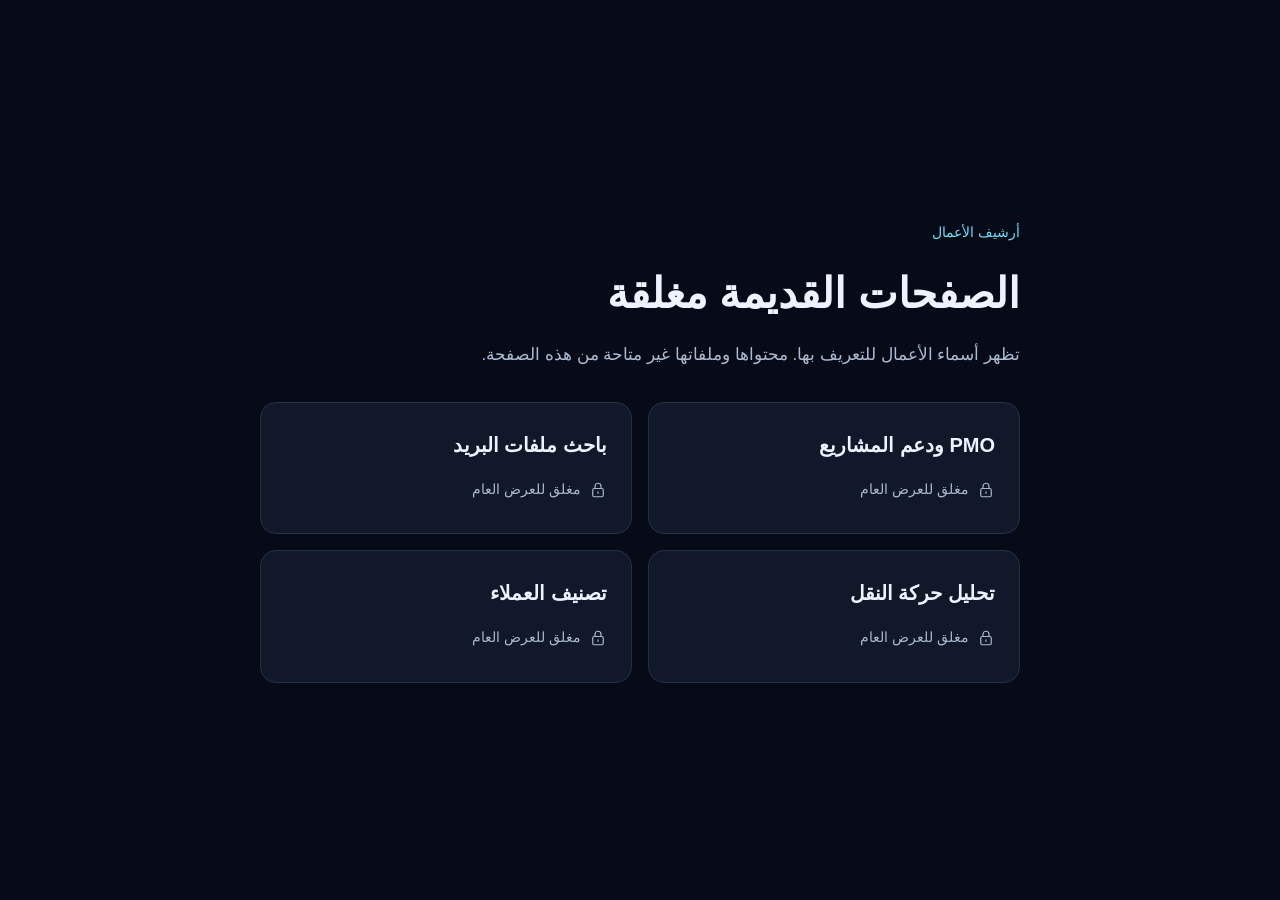
==== commit 82e3dc18: "Close legacy public pages and downloads; preserve encrypted portfolio" ====
--- a/index.html
+++ b/index.html
@@ -1,35 +1 @@
-<!doctype html>
-<html lang="en" dir="ltr">
-<head>
-<meta charset="UTF-8"><meta name="viewport" content="width=device-width, initial-scale=1">
-<title>Ahmed Alzahrani | PMO, Networks & Data</title>
-<meta name="description" content="Ahmed Alzahrani works across project support, networks and data analysis. See his projects and how he uses Scrum ideas to manage technical work.">
-<meta name="theme-color" content="#080c0f">
-<link rel="canonical" href="https://azsaadi99-cyan.github.io/">
-<meta property="og:type" content="website"><meta property="og:url" content="https://azsaadi99-cyan.github.io/"><meta property="og:title" content="Ahmed Alzahrani | PMO, Networks & Data"><meta property="og:description" content="Project support, networks and data analysis. Selected projects and a practical approach to technical work."><meta property="og:image" content="https://azsaadi99-cyan.github.io/assets/site-preview.png"><meta name="twitter:card" content="summary_large_image">
-<link rel="icon" href="data:image/svg+xml,%3Csvg xmlns='http://www.w3.org/2000/svg' viewBox='0 0 40 40'%3E%3Crect width='40' height='40' rx='10' fill='%23101d32'/%3E%3Ctext x='20' y='28' text-anchor='middle' font-family='Arial' font-size='24' font-weight='bold' fill='%239dc0ff'%3EA%3C/text%3E%3C/svg%3E">
-<link rel="stylesheet" href="style.css"><link rel="stylesheet" href="network.css"><script src="app.js" defer></script>
-</head>
-<body>
-<a class="skip" href="#main" data-en="Skip to content" data-ar="انتقل للمحتوى">Skip to content</a>
-<header class="header"><a class="brand" href="#main" data-label-en="Ahmed Alzahrani home" data-label-ar="الصفحة الرئيسية لأحمد الزهراني" aria-label="Ahmed Alzahrani home">AA<span>.</span></a><nav aria-label="Main navigation"><a href="#work" data-en="Selected work" data-ar="أعمال مختارة">Selected work</a><a href="#about" data-en="Background" data-ar="نبذة مهنية">Background</a><a href="#contact" data-en="Contact" data-ar="تواصل">Contact</a></nav><div class="header-actions"><a class="social" href="https://www.linkedin.com/in/ahmed-alzahrani-5218a2245/" target="_blank" rel="noopener noreferrer" aria-label="LinkedIn"><svg viewBox="0 0 24 24" aria-hidden="true"><path d="M20.45 2H3.55C2.69 2 2 2.68 2 3.52v16.96c0 .84.69 1.52 1.55 1.52h16.9c.86 0 1.55-.68 1.55-1.52V3.52c0-.84-.69-1.52-1.55-1.52zM7.93 18.75H4.98V9.2h2.95v9.55zM6.45 7.9a1.71 1.71 0 1 1 0-3.42 1.71 1.71 0 0 1 0 3.42zm12.3 10.85H15.8V14.1c0-1.11-.02-2.53-1.54-2.53-1.55 0-1.79 1.21-1.79 2.45v4.73H9.52V9.2h2.83v1.3h.04c.39-.75 1.36-1.54 2.79-1.54 2.98 0 3.57 1.96 3.57 4.51v5.28z"/></svg></a><button id="language" class="language" type="button" lang="ar" aria-label="Switch to Arabic">العربية</button></div></header>
-<main id="main">
-<section class="hero">
-<div class="hero-inner">
-<p class="eyebrow" data-en="PROJECTS · SYSTEMS · DATA" data-ar="المشاريع · الأنظمة · البيانات">PROJECTS · SYSTEMS · DATA</p>
-<h1 data-en="Ahmed Hassen Alzahrani<span>.</span>" data-ar="أحمد حسن الزهراني<span>.</span>">Ahmed Hassen Alzahrani<span>.</span></h1>
-<p class="headline" data-en="PMO &amp; Project Support <span>/</span> Network Support <span>/</span> Data Analysis" data-ar="PMO ودعم المشاريع <span>/</span> دعم الشبكات <span>/</span> تحليل البيانات">PMO &amp; Project Support <span>/</span> Network Support <span>/</span> Data Analysis</p>
-<p class="intro" data-en="I bring scattered work into focus: what needs doing, who owns it and where things stand. Alongside project support, I build practical work in networking and data analysis." data-ar="أرتّب العمل المتفرق في صورة واضحة: ما المطلوب، ومن المسؤول، وإلى أين وصلنا. وإلى جانب دعم المشاريع، أعمل على مشاريع عملية في الشبكات وتحليل البيانات.">I bring scattered work into focus: what needs doing, who owns it and where things stand. Alongside project support, I build practical work in networking and data analysis.</p>
-<p class="hero-method" data-en="I use Scrum ideas to plan and review technical work in short cycles." data-ar="أستخدم أفكار Scrum لتخطيط العمل التقني ومراجعته على مراحل قصيرة.">I use Scrum ideas to plan and review technical work in short cycles.</p>
-<p class="certification">CCNA <span data-en="Cisco Certified Network Associate" data-ar="شهادة سيسكو المعتمدة في الشبكات">Cisco Certified Network Associate</span></p>
-<div class="hero-actions"><a class="button primary" href="assets/Ahmed_Alzahrani_CV_1.3.pdf" download><span data-en="Download CV" data-ar="تحميل السيرة الذاتية">Download CV</span><svg viewBox="0 0 24 24" aria-hidden="true"><path d="M12 3v12m-5-5 5 5 5-5M4 16v5h16v-5"/></svg></a><a class="button secondary" href="mailto:azsaadi99@gmail.com?subject=Website%20enquiry" data-en="Email me" data-ar="راسلني">Email me</a></div>
-</div><div class="hero-foot"><span data-en="Based in Jeddah, Saudi Arabia" data-ar="جدة، المملكة العربية السعودية">Based in Jeddah, Saudi Arabia</span><a href="#work" data-en="Explore my work ↓" data-ar="استعرض أعمالي ↓">Explore my work ↓</a></div></section>
-<section class="work section" id="work"><div class="section-heading"><div><p class="eyebrow" data-en="01 / SELECTED WORK" data-ar="01 / أعمال مختارة">01 / SELECTED WORK</p><h2 data-en="Projects I've worked on" data-ar="مشاريع عملت عليها">Projects I've worked on</h2></div><p data-en="Two data projects and a Windows tool for finding email attachments. Open each one to see the work behind it." data-ar="مشروعان لتحليل البيانات وأداة ويندوز للبحث في مرفقات البريد. افتح أي مشروع للاطلاع على تفاصيل العمل.">Two data projects and a Windows tool for finding email attachments. Open each one to see the work behind it.</p></div>
-<article class="project mobility"><a class="project-image" href="assets/mobility.png" target="_blank" rel="noopener" data-label-en="Open Urban Mobility analytical overview" data-label-ar="افتح صورة تحليل عمليات التنقل الحضري" aria-label="Open Urban Mobility analytical overview"><img src="assets/mobility.png" width="1600" height="900" data-alt-en="Urban Mobility Operations analytical overview: journey durations, demand and data quality" data-alt-ar="ملخص تحليل عمليات التنقل الحضري: مدد الرحلات والطلب وجودة البيانات" alt="Urban Mobility Operations analytical overview: journey durations, demand and data quality" fetchpriority="high"><span class="image-label" data-en="VIEW FULL IMAGE ↗" data-ar="عرض الصورة كاملة ↗">VIEW FULL IMAGE ↗</span></a><div class="project-content"><div class="project-top"><span class="project-index">01</span><span class="tag">SQL · Python · Power BI</span></div><h3>Urban Mobility<br>Operations</h3><p class="project-description" data-en="Understanding taxi trip patterns in New York, with a clear boundary between source records and analysis-ready journeys." data-ar="تحليل أنماط رحلات التاكسي في نيويورك، مع فصل واضح بين السجلات الأصلية والرحلات المناسبة للتحليل.">Understanding taxi trip patterns in New York, with a clear boundary between source records and analysis-ready journeys.</p><div class="metrics"><div><strong>3.48M</strong><span data-en="source records" data-ar="سجل في المصدر">source records</span></div><div><strong>97.28%</strong><span data-en="within analysis scope" data-ar="ضمن نطاق التحليل">within analysis scope</span></div></div><p class="project-method" data-en="Focus: SQL aggregation, ordered quality rules and traceable exclusions." data-ar="محور العمل: التجميع باستخدام SQL، وقواعد جودة مرتّبة، وتوثيق أسباب الاستبعاد.">Focus: SQL aggregation, ordered quality rules and traceable exclusions.</p><p class="source" data-en="NYC TLC · January 2025" data-ar="NYC TLC · يناير 2025">NYC TLC · January 2025</p><div class="project-links"><a href="https://github.com/azsaadi99-Cyan/urban-mobility-operations/blob/main/docs/project-report.md" target="_blank" rel="noopener" data-en="Read case study ↗" data-ar="قراءة التقرير ↗">Read case study ↗</a><a href="https://github.com/azsaadi99-Cyan/urban-mobility-operations" target="_blank" rel="noopener">GitHub ↗</a></div></div></article>
-<article class="project customer"><a class="project-image" href="assets/customers.png" target="_blank" rel="noopener" data-label-en="Open customer value and purchase frequency analysis" data-label-ar="افتح صورة تحليل قيمة العملاء وتكرار الشراء" aria-label="Open customer value and purchase frequency analysis"><img src="assets/customers.png" width="1600" height="1800" data-alt-en="Customer value and purchase frequency quadrant analysis using four colours and shapes" data-alt-ar="تحليل قيمة العملاء وتكرار الشراء في أربعة أقسام مميزة بالألوان والأشكال" alt="Customer value and purchase frequency quadrant analysis using four colours and shapes" loading="lazy"><span class="image-label" data-en="VIEW FULL IMAGE ↗" data-ar="عرض الصورة كاملة ↗">VIEW FULL IMAGE ↗</span></a><div class="project-content"><div class="project-top"><span class="project-index">02</span><span class="tag">Python · SQLite · Segmentation</span></div><h3>Customer Value &amp;<br>Purchase Frequency</h3><p class="project-description" data-en="Exploring how often customers buy and what they spend per order, using median-based segments rather than arbitrary labels." data-ar="دراسة تكرار شراء العملاء ومتوسط قيمة طلباتهم، باستخدام تقسيم مبني على الوسيط وحدود واضحة للمجموعات.">Exploring how often customers buy and what they spend per order, using median-based segments rather than arbitrary labels.</p><div class="metrics"><div><strong>4,338</strong><span data-en="customers analysed" data-ar="عميلًا في التحليل">customers analysed</span></div><div><strong>18,532</strong><span data-en="purchase orders" data-ar="طلب شراء">purchase orders</span></div></div><p class="project-method" data-en="Focus: defining the order, reconciling totals and accessible visual segmentation." data-ar="محور العمل: تعريف الطلب، ومطابقة الإجماليات، وتمييز مجموعات العملاء بالألوان والأشكال.">Focus: defining the order, reconciling totals and accessible visual segmentation.</p><p class="source" data-en="UCI Online Retail · 2010–2011 · CC BY 4.0" data-ar="UCI Online Retail · 2010–2011 · CC BY 4.0">UCI Online Retail · 2010–2011 · CC BY 4.0</p><div class="project-links"><a href="https://github.com/azsaadi99-Cyan/customer-value-segmentation/blob/main/docs/project-report.md" target="_blank" rel="noopener" data-en="Read case study ↗" data-ar="قراءة التقرير ↗">Read case study ↗</a><a href="https://github.com/azsaadi99-Cyan/customer-value-segmentation" target="_blank" rel="noopener">GitHub ↗</a></div></div></article>
-<article class="project finder"><a class="project-image" href="file-finder.html" data-label-en="Read the File Finder case study" data-label-ar="اقرأ دراسة حالة File Finder" aria-label="Read the File Finder case study"><img src="assets/file-finder/demo-overview.png" width="1440" height="1000" data-alt-en="File Finder demonstration interface showing a sample document batch and suggested folders" data-alt-ar="واجهة File Finder التجريبية تعرض دفعة مستندات افتراضية ومجلدات مقترحة" alt="File Finder demonstration interface showing a sample document batch and suggested folders" loading="lazy"><span class="image-label" data-en="OPEN CASE STUDY" data-ar="افتح دراسة الحالة">OPEN CASE STUDY</span></a><div class="project-content"><div class="project-top"><span class="project-index">03</span><span class="tag">Python · Gmail API · Local workflow</span></div><h3>File Finder</h3><p class="project-description" data-en="Find documents in Gmail attachments, check the suggested folders and save the files you need on your computer." data-ar="ابحث عن مستنداتك في مرفقات Gmail، وراجع المجلدات المقترحة، واحفظ الملفات التي تحتاجها على جهازك.">Find documents in Gmail attachments, check the suggested folders and save the files you need on your computer.</p><div class="finder-facts"><span data-en="Gmail attachment search" data-ar="بحث في مرفقات Gmail">Gmail attachment search</span><span data-en="Review before saving" data-ar="مراجعة قبل الحفظ">Review before saving</span></div><p class="project-method" data-en="One search can gather invoices, orders and other attachments into a batch you can review." data-ar="بحث واحد يجمع الفواتير والطلبات وغيرها من المرفقات في قائمة تراجعها قبل الحفظ.">One search can gather invoices, orders and other attachments into a batch you can review.</p><div class="project-links"><a href="file-finder.html" data-en="Read case study" data-ar="قراءة دراسة الحالة">Read case study</a><a href="file-finder.html#demo" data-en="Watch demo" data-ar="مشاهدة العرض">Watch demo</a></div></div></article>
-<p class="work-note" data-en="The first two visuals summarize my analysis; they are not Power BI screenshots. Their repositories show the sources and methods, and the Power BI files still need a final Desktop check. File Finder pictures use sample messages." data-ar="الصورتان الأوليان تلخصان تحليلي، وليستا لقطتين من Power BI. ستجد المصادر وطريقة العمل في المستودعين، وما زالت ملفات Power BI تحتاج فحصًا أخيرًا داخل البرنامج. صور File Finder تستخدم رسائل تجريبية.">The first two visuals summarize my analysis; they are not Power BI screenshots. Their repositories show the sources and methods, and the Power BI files still need a final Desktop check. File Finder pictures use sample messages.</p></section>
-<section class="about section" id="about"><div class="section-heading"><div><p class="eyebrow" data-en="02 / BACKGROUND" data-ar="02 / نبذة مهنية">02 / BACKGROUND</p><h2 data-en="Where I come from" data-ar="خلفيتي المهنية">Where I come from</h2></div><p data-en="I studied Information Systems at King Abdulaziz University and have managed my own business since March 2023." data-ar="درست نظم المعلومات في جامعة الملك عبدالعزيز، وأدير نشاطي الخاص منذ مارس 2023.">I studied Information Systems at King Abdulaziz University and have managed my own business since March 2023.</p></div><div class="disciplines"><article><span class="discipline-number">01</span><h3 data-en="PMO &amp; project support" data-ar="PMO ودعم المشاريع">PMO &amp; project support</h3><p data-en="I track actions, keep documents in order, follow up with suppliers and prepare status reports." data-ar="أتابع الإجراءات، وأنظّم المستندات، وأتواصل مع المورّدين، وأعدّ تقارير الحالة.">I track actions, keep documents in order, follow up with suppliers and prepare status reports.</p><span class="credential" data-en="Coordination · Reporting · Controls" data-ar="تنسيق · تقارير · ضبط الوثائق">Coordination · Reporting · Controls</span></article><article><span class="discipline-number">02</span><h3 data-en="Network support" data-ar="دعم الشبكات">Network support</h3><p data-en="I hold the CCNA and continue building hands-on network support and troubleshooting skills." data-ar="حاصل على شهادة CCNA، وأواصل تطوير مهاراتي العملية في دعم الشبكات واستكشاف أعطالها.">I hold the CCNA and continue building hands-on network support and troubleshooting skills.</p><span class="credential">CCNA · 2026</span></article><article><span class="discipline-number">03</span><h3 data-en="Data analysis" data-ar="تحليل البيانات">Data analysis</h3><p data-en="My independent projects cover cleaning data, checking totals and presenting findings in a way people can use." data-ar="في مشاريعي المستقلة أنظّف البيانات، وأراجع الإجماليات، وأعرض النتائج بطريقة تساعد على استخدامها.">My independent projects cover cleaning data, checking totals and presenting findings in a way people can use.</p><span class="credential">Excel · Power Query · Power BI</span></article></div><div class="education"><span data-en="BSc Information Systems" data-ar="بكالوريوس نظم معلومات">BSc Information Systems</span><span data-en="King Abdulaziz University · 2022" data-ar="جامعة الملك عبدالعزيز · 2022">King Abdulaziz University · 2022</span><span>GPA 4.09 / 5.00</span></div></section>
-<section class="learning section" id="learning"><p class="eyebrow" data-en="03 / HOW I WORK" data-ar="03 / منهجي في العمل">03 / HOW I WORK</p><h2 data-en="How I manage technical work" data-ar="كيف أنظّم العمل التقني">How I manage technical work</h2><p data-en="In my independent projects, I use Scrum ideas without making the process bigger than the work. I keep a backlog, choose a small Sprint goal, check a working version and use what I learn to plan the next cycle. When the project involves data, I also check sources and totals before sharing a finding." data-ar="في مشاريعي المستقلة أستفيد من Scrum دون تعقيد غير لازم: أرتّب قائمة المهام، وأختار هدفًا صغيرًا لكل مرحلة، وأراجع نسخة تعمل، ثم أبني الخطوة التالية على ما تعلّمته. وإذا كان المشروع تحليل بيانات، أتحقق من المصادر والإجماليات قبل عرض أي نتيجة.">In my independent projects, I use Scrum ideas without making the process bigger than the work. I keep a backlog, choose a small Sprint goal, check a working version and use what I learn to plan the next cycle. When the project involves data, I also check sources and totals before sharing a finding.</p><ol class="scrum-flow"><li><span>01</span><strong data-en="Backlog" data-ar="قائمة المهام">Backlog</strong><small data-en="List the work and set priorities" data-ar="أكتب المهام وأرتّب أولوياتها">List the work and set priorities</small></li><li><span>02</span><strong data-en="Sprint" data-ar="مرحلة قصيرة">Sprint</strong><small data-en="Pick one clear, small goal" data-ar="أختار هدفًا صغيرًا وواضحًا">Pick one clear, small goal</small></li><li><span>03</span><strong data-en="Review" data-ar="مراجعة">Review</strong><small data-en="Check a version that works" data-ar="أراجع نسخة يمكن استخدامها">Check a version that works</small></li><li><span>04</span><strong data-en="Next cycle" data-ar="المرحلة التالية">Next cycle</strong><small data-en="Keep, fix or change course" data-ar="أثبت ما نجح وأصلح ما يحتاج">Keep, fix or change course</small></li></ol></section></main><footer class="footer" id="contact"><div><span class="brand">AA<span>.</span></span><p data-en="Ahmed Hassen Alzahrani" data-ar="أحمد حسن الزهراني">Ahmed Hassen Alzahrani</p></div><div class="footer-links"><a href="https://www.linkedin.com/in/ahmed-alzahrani-5218a2245/" target="_blank" rel="noopener">LinkedIn ↗</a><a href="https://github.com/azsaadi99-Cyan" target="_blank" rel="noopener">GitHub ↗</a><a href="mailto:azsaadi99@gmail.com" data-en="Email ↗" data-ar="البريد الإلكتروني ↗">Email ↗</a><a href="assets/Ahmed_Alzahrani_CV_1.3.pdf" download data-en="Download CV ↓" data-ar="تحميل السيرة ↓">Download CV ↓</a></div></footer>
-</body></html>
-
+<!doctype html><html lang="ar" dir="rtl"><head><meta charset="utf-8"><meta name="viewport" content="width=device-width,initial-scale=1"><meta name="robots" content="noindex,nofollow"><meta name="referrer" content="no-referrer"><meta name="theme-color" content="#070b17"><title>الأعمال المؤرشفة</title><style>*{box-sizing:border-box}body{margin:0;min-height:100vh;background:#070b17;color:#eef3ff;font:17px/1.8 Arial,sans-serif;display:grid;place-items:center;padding:28px}main{width:min(100%,760px)}.label{color:#72daf5;font-size:14px}h1{font-size:clamp(29px,5vw,42px);margin:8px 0}p{color:#adbbd1;margin:0 0 32px}.grid{display:grid;grid-template-columns:1fr 1fr;gap:16px}article{background:#10182a;border:1px solid #263047;border-radius:16px;padding:24px}h2{font-size:20px;margin:0 0 14px}.closed{display:inline-flex;align-items:center;gap:8px;color:#aab8ce;font-size:14px}.closed svg{width:18px;height:18px;stroke:currentColor;fill:none;stroke-width:1.6}@media(max-width:520px){.grid{grid-template-columns:1fr}body{padding:22px}article{padding:20px}}</style></head><body><main><span class="label">أرشيف الأعمال</span><h1>الصفحات القديمة مغلقة</h1><p>تظهر أسماء الأعمال للتعريف بها. محتواها وملفاتها غير متاحة من هذه الصفحة.</p><div class="grid"><article><h2>PMO ودعم المشاريع</h2><span class="closed"><svg viewBox="0 0 24 24" aria-hidden="true"><rect x="5" y="10" width="14" height="11" rx="2"/><path d="M8 10V7a4 4 0 0 1 8 0v3M12 14v3"/></svg>مغلق للعرض العام</span></article><article><h2>باحث ملفات البريد</h2><span class="closed"><svg viewBox="0 0 24 24" aria-hidden="true"><rect x="5" y="10" width="14" height="11" rx="2"/><path d="M8 10V7a4 4 0 0 1 8 0v3M12 14v3"/></svg>مغلق للعرض العام</span></article><article><h2>تحليل حركة النقل</h2><span class="closed"><svg viewBox="0 0 24 24" aria-hidden="true"><rect x="5" y="10" width="14" height="11" rx="2"/><path d="M8 10V7a4 4 0 0 1 8 0v3M12 14v3"/></svg>مغلق للعرض العام</span></article><article><h2>تصنيف العملاء</h2><span class="closed"><svg viewBox="0 0 24 24" aria-hidden="true"><rect x="5" y="10" width="14" height="11" rx="2"/><path d="M8 10V7a4 4 0 0 1 8 0v3M12 14v3"/></svg>مغلق للعرض العام</span></article></div></main></body></html>
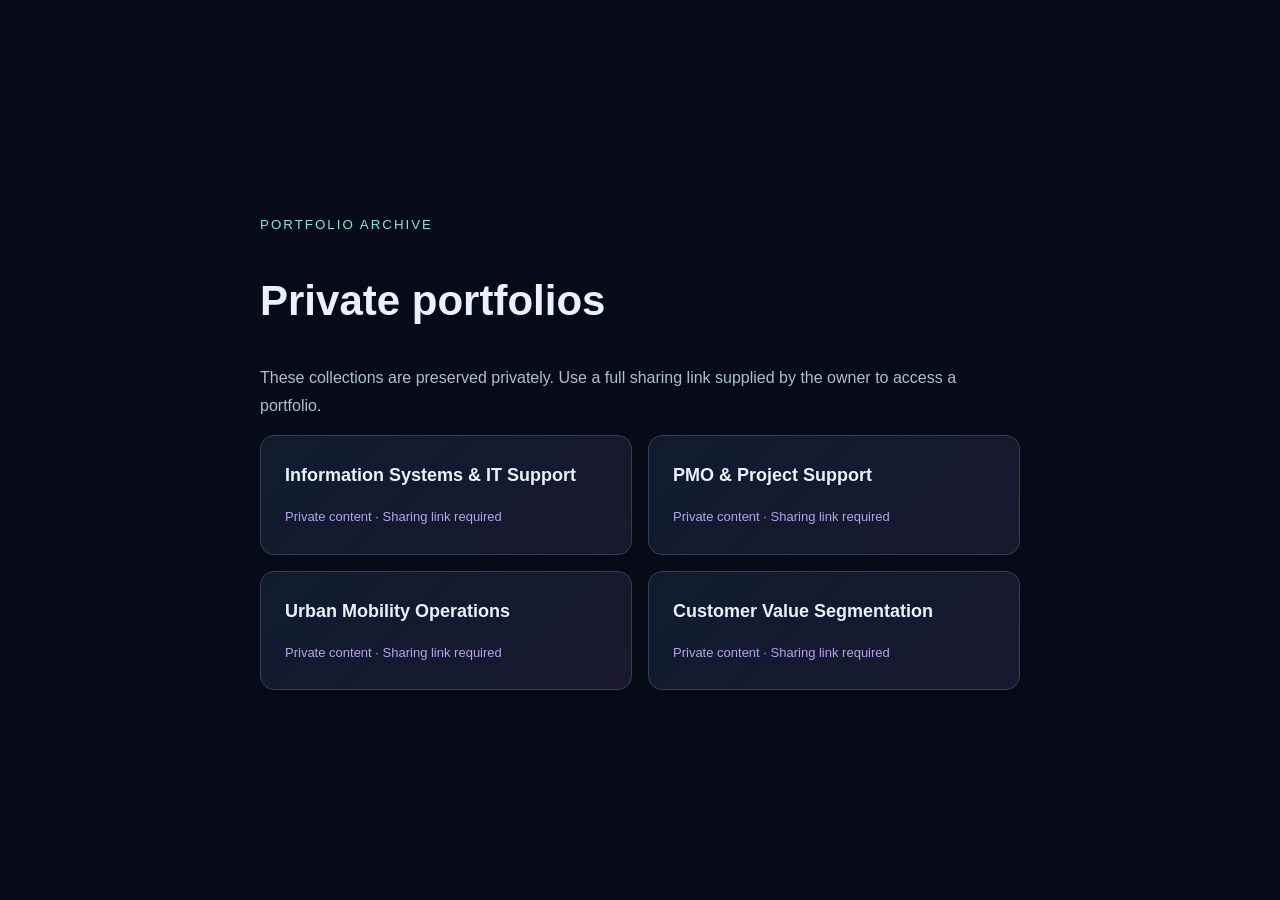
==== commit 767f4de1: "Publish English encrypted portfolios with detailed interactive project workflows" ====
--- a/index.html
+++ b/index.html
@@ -1 +1 @@
-<!doctype html><html lang="ar" dir="rtl"><head><meta charset="utf-8"><meta name="viewport" content="width=device-width,initial-scale=1"><meta name="robots" content="noindex,nofollow"><meta name="referrer" content="no-referrer"><meta name="theme-color" content="#070b17"><title>الأعمال المؤرشفة</title><style>*{box-sizing:border-box}body{margin:0;min-height:100vh;background:#070b17;color:#eef3ff;font:17px/1.8 Arial,sans-serif;display:grid;place-items:center;padding:28px}main{width:min(100%,760px)}.label{color:#72daf5;font-size:14px}h1{font-size:clamp(29px,5vw,42px);margin:8px 0}p{color:#adbbd1;margin:0 0 32px}.grid{display:grid;grid-template-columns:1fr 1fr;gap:16px}article{background:#10182a;border:1px solid #263047;border-radius:16px;padding:24px}h2{font-size:20px;margin:0 0 14px}.closed{display:inline-flex;align-items:center;gap:8px;color:#aab8ce;font-size:14px}.closed svg{width:18px;height:18px;stroke:currentColor;fill:none;stroke-width:1.6}@media(max-width:520px){.grid{grid-template-columns:1fr}body{padding:22px}article{padding:20px}}</style></head><body><main><span class="label">أرشيف الأعمال</span><h1>الصفحات القديمة مغلقة</h1><p>تظهر أسماء الأعمال للتعريف بها. محتواها وملفاتها غير متاحة من هذه الصفحة.</p><div class="grid"><article><h2>PMO ودعم المشاريع</h2><span class="closed"><svg viewBox="0 0 24 24" aria-hidden="true"><rect x="5" y="10" width="14" height="11" rx="2"/><path d="M8 10V7a4 4 0 0 1 8 0v3M12 14v3"/></svg>مغلق للعرض العام</span></article><article><h2>باحث ملفات البريد</h2><span class="closed"><svg viewBox="0 0 24 24" aria-hidden="true"><rect x="5" y="10" width="14" height="11" rx="2"/><path d="M8 10V7a4 4 0 0 1 8 0v3M12 14v3"/></svg>مغلق للعرض العام</span></article><article><h2>تحليل حركة النقل</h2><span class="closed"><svg viewBox="0 0 24 24" aria-hidden="true"><rect x="5" y="10" width="14" height="11" rx="2"/><path d="M8 10V7a4 4 0 0 1 8 0v3M12 14v3"/></svg>مغلق للعرض العام</span></article><article><h2>تصنيف العملاء</h2><span class="closed"><svg viewBox="0 0 24 24" aria-hidden="true"><rect x="5" y="10" width="14" height="11" rx="2"/><path d="M8 10V7a4 4 0 0 1 8 0v3M12 14v3"/></svg>مغلق للعرض العام</span></article></div></main></body></html>+<!doctype html><html lang="en"><head><meta charset="utf-8"><meta name="viewport" content="width=device-width,initial-scale=1"><meta name="robots" content="noindex,nofollow"><meta name="referrer" content="no-referrer"><title>Private portfolios</title><style>*{box-sizing:border-box}body{margin:0;background:#070b17;color:#eaf1ff;font:16px/1.7 Arial,sans-serif;min-height:100vh;display:grid;place-items:center;padding:24px}main{max-width:760px;width:100%}small{color:#7cead0;letter-spacing:.15em}h1{font-size:clamp(28px,5vw,42px)}p{color:#aebed4}.grid{display:grid;grid-template-columns:1fr 1fr;gap:16px}article{padding:24px;border:1px solid #34405b;border-radius:14px;background:linear-gradient(135deg,#101c2e,#19182f)}h2{font-size:18px;margin:0 0 12px}span{font-size:13px;color:#b6a2ec}@media(max-width:520px){.grid{grid-template-columns:1fr}}</style></head><body><main><small>PORTFOLIO ARCHIVE</small><h1>Private portfolios</h1><p>These collections are preserved privately. Use a full sharing link supplied by the owner to access a portfolio.</p><div class="grid"><article><h2>Information Systems & IT Support</h2><span>Private content · Sharing link required</span></article><article><h2>PMO & Project Support</h2><span>Private content · Sharing link required</span></article><article><h2>Urban Mobility Operations</h2><span>Private content · Sharing link required</span></article><article><h2>Customer Value Segmentation</h2><span>Private content · Sharing link required</span></article></div></main></body></html>
